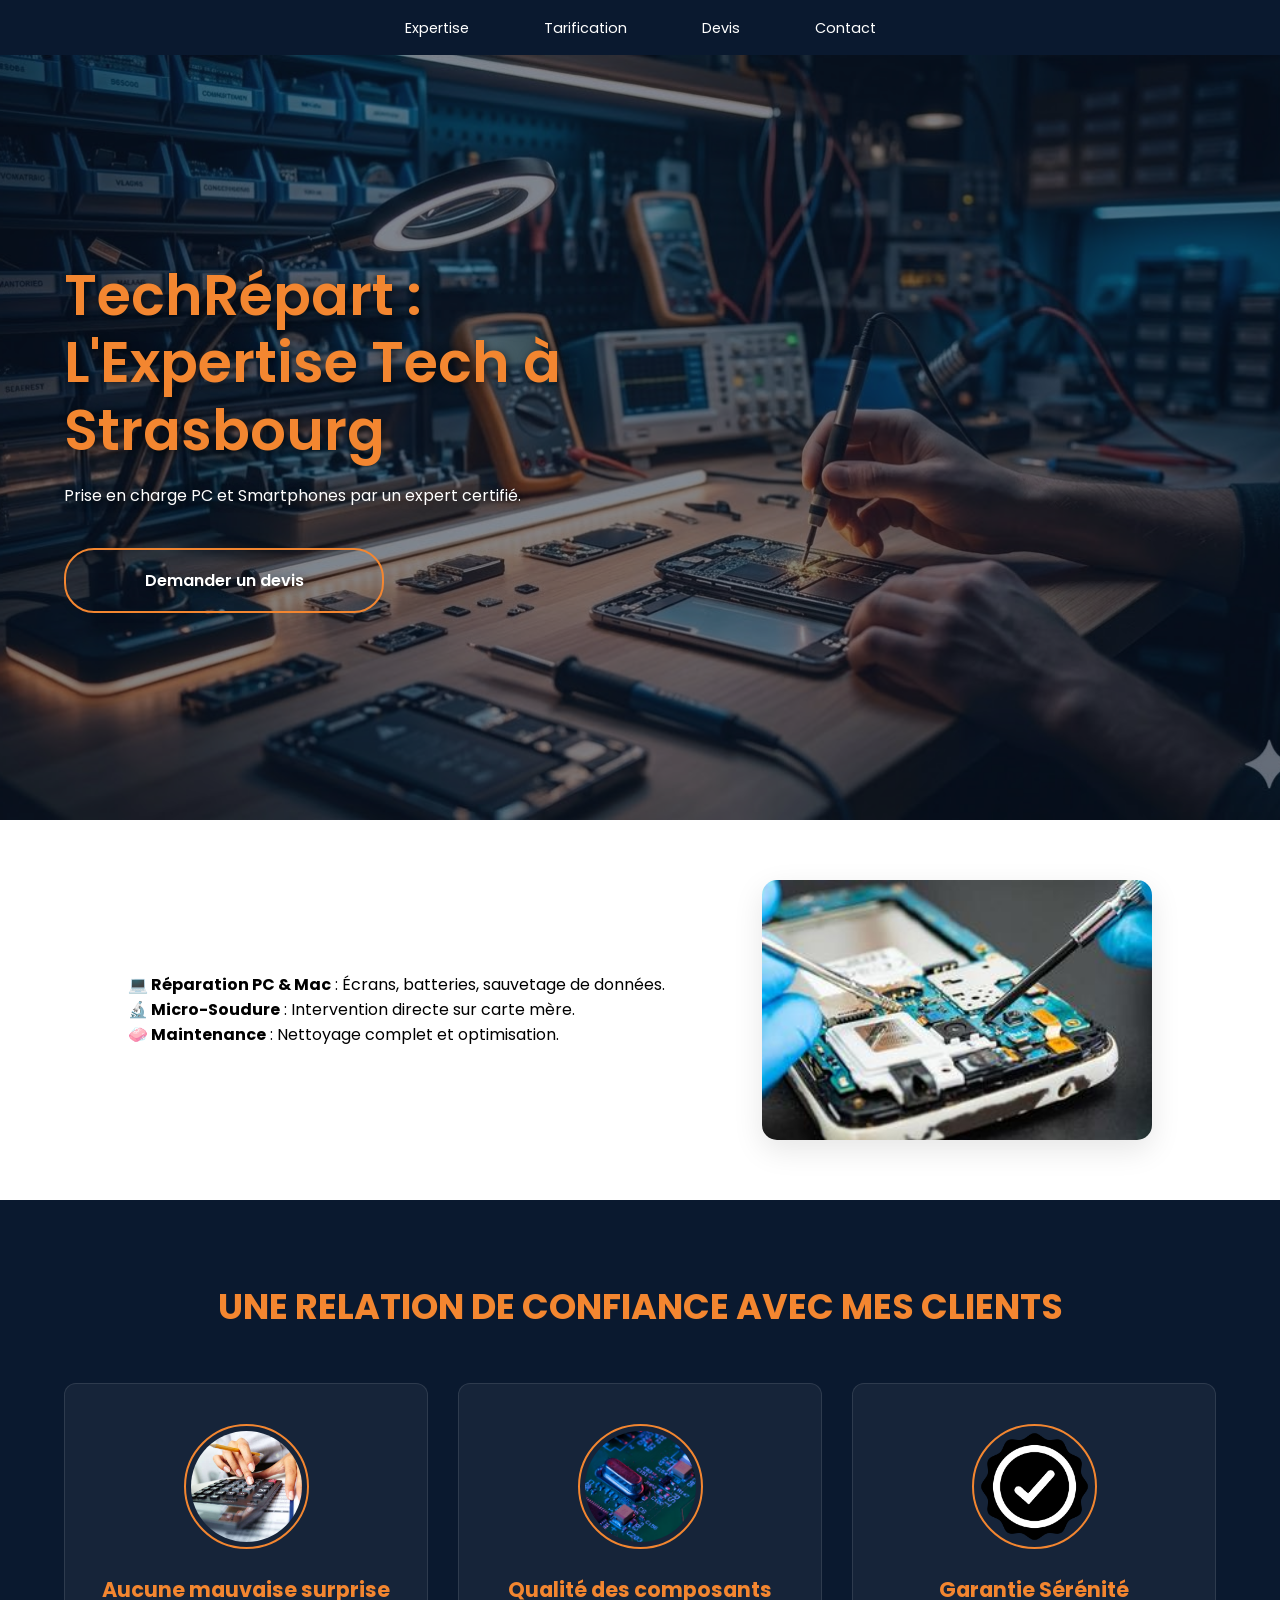
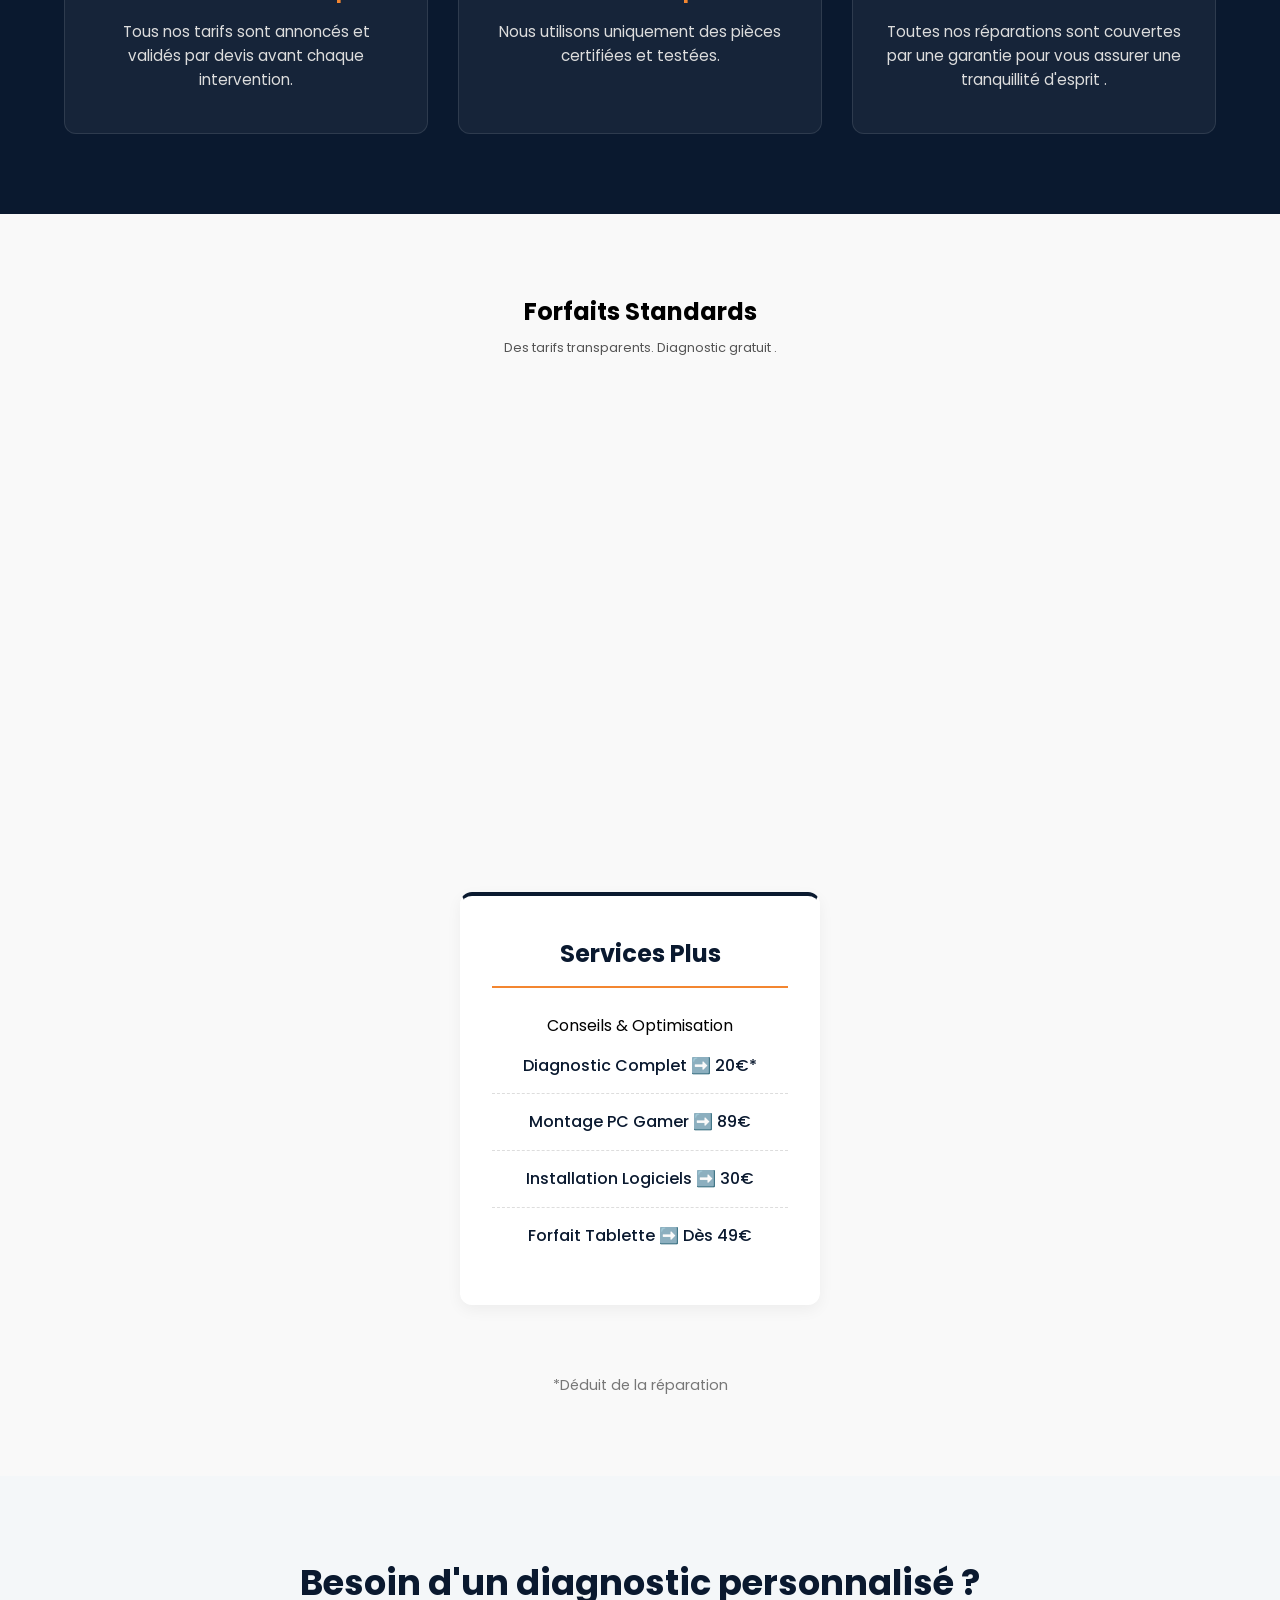
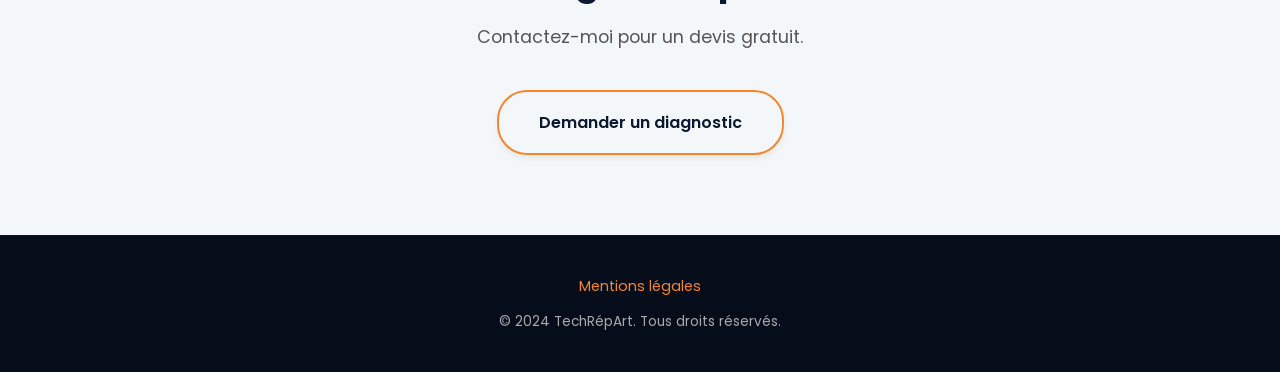
==== index.html @ 302f7014 "ajout formulaire devis et php" ====
<!DOCTYPE html>
<html lang="fr">

<head>
    <meta charset="UTF-8">
    <meta name="viewport" content="width=device-width, initial-scale=1.0">
    <title>Réparation informatique</title>
    <link rel="icon" type="image/png" sizes="32x32" href="./assets/favicon.png" alt="Icône de TechRépArt">
    <link rel="stylesheet" href="./assets/style.css">
</head>



<header>
    <!--------- Menu --------------------------->
    <section class="navbar">
        <div class="burger">
            <span></span>
            <span></span>
            <span></span>
        </div>

        <nav>
            <ul class="navliens">
                <li><a href="#expertise">Expertise</a></li>
                <li><a href="#tarif">Tarification</a></li>
                <li><a href="#devis">Devis</a></li>
                <li><a href="#contact">Contact</a></li>
            </ul>
        </nav>
    </section>

</header>

<body class="bodyindex">
    <!-- ------------- Hero ------------------>

    <section class="hero-banniere">
        <div class="hero-overlay">
            <h1>TechRépart :<br>L'Expertise Tech à Strasbourg</h1>
            <p>Prise en charge PC et Smartphones par un expert certifié.</p>
            <a href="#popup-contact" class="btn-hero">Demander un devis</a>
        </div>
        <img src="./assets/hero.png" alt="Image d'un atelier de réparation informatique avec un technicien travaillant">
    </section>


    <!-- ------------- Expertise ------------------- -->
    <section class="expertise" id="expertise">
        <div class="expertise-grille">
            <div class="expertise-container">
                <div class="expertise-text">
                    <div class="item"><strong>💻 Réparation PC & Mac</strong> : Écrans, batteries, sauvetage de données.
                    </div>
                    <div class="item"><strong>🔬 Micro-Soudure</strong> : Intervention directe sur carte mère.</div>
                    <div class="item"><strong>🧼 Maintenance</strong> : Nettoyage complet et optimisation.</div>
                </div>
            </div>
            <div class="expertise-image">
                <img src="./assets/reparation.jpg" alt="Téléphone en cours de réparation ">
            </div>

        </div>

    </section>

    <section class="pq">
        <h2 class="tpq">UNE RELATION DE CONFIANCE AVEC MES CLIENTS</h2>

        <ul class="listepq">
            <li>
                <div class="icon-box">
                    <img src="./assets/tarification.jpg" alt="Calculatrice" class="pq-img">
                </div>
                <strong>Aucune mauvaise surprise</strong>
                <p>Tous nos tarifs sont annoncés et validés par devis avant chaque intervention.</p>
            </li>
            <li>
                <div class="icon-box">
                    <img src="./assets/comp.jpeg" alt="Composant electronique" class="pq-img">
                </div>
                <strong>Qualité des composants</strong>
                <p>Nous utilisons uniquement des pièces certifiées et testées.</p>
            </li>
            <li>
                <div class="icon-box">
                    <img src="./assets/garantie.png" alt=" Logo de garantie" class="pq-img">
                </div>
                <strong>Garantie Sérénité</strong>
                <p>Toutes nos réparations sont couvertes par une garantie pour vous assurer une tranquillité d'esprit
                    .</p>
            </li>
        </ul>
    </section>


    <!-- ----------------- TARIFS----------------------------- -->
    <section class="tarif" id="tarif">
        <h2 class="titretarif"> Forfaits Standards</h2>
        <p class="soustitretarif">Des tarifs transparents. Diagnostic gratuit .</p>



        <!-- ----------------- Smartphone ----------------------------- -->

        <section class="grilletarif">
            <div class="carteprix">
                <div class="titrecarte">
                    <h3>Smartphone</h3>
                </div>
                <ul class="listeprix">
                    <li>Remplacement Écran ➡️Dès 59€</li>
                    <li>Changement de Batterie ➡️ 39€</li>
                    <li>Connecteur de charge ➡️ 45€</li>
                    <li>Récupération de données ➡️ Sur Devis</li>
                </ul>

            </div>
            <!-- ------------------- PC --------------- -->

            <div class="carteprix">
                <div class="titrecarte">
                    <h3>PC & Mac</h3>
                </div>
                <ul class="listeprix">
                    <li>Réinstallation Système ➡️ 69€</li>
                    <li>Nettoyage & Pâte thermique ➡️ 49€</li>
                    <li>Remplacement Clavier Dès ➡️ 79€</li>
                    <li>Récupération de données ➡️ Sur Devis</li>
                </ul>

            </div>
            <!-- ------------------- Autre --------------- -->

            <div class="carteprix">
                <div class="titrecarte">
                    <h3>Services Plus</h3>
                    <p>Conseils & Optimisation</p>
                </div>
                <ul class="listeprix">
                    <li>Diagnostic Complet ➡️ 20€*</li>
                    <li>Montage PC Gamer ➡️ 89€</li>
                    <li>Installation Logiciels ➡️ 30€</li>
                    <li>Forfait Tablette ➡️ Dès 49€</li>
                </ul>

            </div>
            <p class="note">*Déduit de la réparation</p>





        </section>

    </section>
    <section class="devis" id="devis">
        <h2 class="titredevis">Besoin d'un diagnostic personnalisé ?</h2>
        <p class="soustitredevis">Contactez-moi pour un devis gratuit.</p>
        <a href="#popup-contact" class="btn-devis">Demander un diagnostic</a>
    </section>

    <!-----------------  FORMULAIRE DE Contact ----------------------------- -->
    <div id="popup-contact" class="fenetre-popup">
        <div class="contenu-popup">
            <span class="fermer-popup">&times;</span>

            <h2 class="titre-contact">Demander un diagnostic</h2>
            <p class="texte-contact">Réponse rapide et devis gratuit.</p>

            <form action="traitement.php" method="POST" class="formulaire-contact">
                <input type="text" name="nom" placeholder="Votre nom" required>
                <input type="email" name="email" placeholder="Votre e-mail" required>
                <textarea name="message" rows="4" placeholder="Détails du problème..." required></textarea>
                <button type="submit" class="bouton-envoi">Envoyer </button>
            </form>
        </div>
    </div>


</body>
<footer id="contact">
    <a href="mentions.html" class="btnmention">Mentions légales</a>
    <p>&copy; 2024 TechRépArt. Tous droits réservés.</p>
</footer>

</html>

<script>

    // =========== Animation d'apparition au scroll ========== //
    document.addEventListener("DOMContentLoaded", function () {
        // On crée l'observateur
        const observer = new IntersectionObserver((entries) => {
            entries.forEach(entry => {
                // Si l'élément devient visible à l'écran
                if (entry.isIntersecting) {
                    entry.target.classList.add('visible'); // On lui ajoute la classe "visible"
                    observer.unobserve(entry.target); // On arrête de l'observer (l'animation ne se joue qu'une fois)
                }
            });
        }, {
            threshold: 0.2 // Se déclenche quand 20% de la carte est visible
        });

        // On dit à l'observateur de surveiller toutes nos cartes
        const elementsAObserver = document.querySelectorAll('.carteprix, .listepq li');
        elementsAObserver.forEach((el) => observer.observe(el));
    });

    // =========== Menu Burger ========== //

    const burger = document.querySelector('.burger');
    const nav = document.querySelector('.navliens');
    const navLinks = document.querySelectorAll('.navliens li');

    burger.addEventListener('click', () => {
        // Affiche ou cache le menu
        nav.classList.toggle('nav-active');
        // Anime le burger en croix
        burger.classList.toggle('toggle');
    });

    // Ferme le menu quand on clique sur un lien 
    navLinks.forEach(link => {
        link.addEventListener('click', () => {
            nav.classList.remove('nav-active');
            burger.classList.remove('toggle');
        });
    });


    /// =========== Fenêtre de contact (Pop-up) ========== //

    const boutonHero = document.querySelector(".btn-hero");
    const boutonDevis = document.querySelector(".btn-devis");
    const popup = document.getElementById("popup-contact");
    const boutonFermer = document.querySelector(".fermer-popup");

    // Fonction unique pour ouvrir la popup
    const ouvrirLaFenetre = function (e) {
        e.preventDefault();
        popup.style.display = "block";
        document.body.style.overflow = "hidden"; // Empêche le scroll du site en fond
    };

    // Ouverture via bouton 
    if (boutonHero) {
        boutonHero.onclick = ouvrirLaFenetre;
    }

    if (boutonDevis) {
        boutonDevis.onclick = ouvrirLaFenetre;
    }

    // Fermeture au clic sur la croix
    if (boutonFermer) {
        boutonFermer.onclick = function () {
            popup.style.display = "none";
            document.body.style.overflow = "auto"; // Réactive le scroll
        }
    }

    // Fermeture si on clique n'importe où en dehors de la boîte blanche
    window.onclick = function (event) {
        if (event.target == popup) {
            popup.style.display = "none";
            document.body.style.overflow = "auto";
        }
    }

</script>
---- assets/style.css ----
@import url('https://fonts.googleapis.com/css2?family=Poppins:wght@300;400;600&display=swap');

@keyframes fadeUp {
    from {
        opacity: 0;
        transform: translateY(40px);
    }

    to {
        opacity: 1;
        transform: translateY(0);
    }
}

@keyframes apparitionDouce {
    0% {
        opacity: 0;
        transform: translateY(40px);
    }

    100% {
        opacity: 1;
        transform: translateY(0);
    }
}

.carteprix.visible,
.listepq li.visible {
    animation: apparitionDouce 0.8s ease-out forwards;
}

* {
    margin: 0;
    padding: 0;
    box-sizing: border-box;
    font-family: 'Poppins', sans-serif;
}

.bodyindex {
    display: flex;
    flex-direction: column;
    min-height: 100vh;
}


/* ========== navbar ============ */


/* --- Menu --- */
.navbar {
    background-color: #0a192f;
    display: flex;
    justify-content: center;
    align-items: center;
    padding: 15px 5%;
    position: sticky;
    top: 0;
    z-index: 1000;
}

.burger {
    display: none;
    cursor: pointer;
    flex-direction: column;
    gap: 5px;
}

.burger span {
    width: 25px;
    height: 3px;
    background-color: white;
    transition: all 0.3s ease;
}

.navbar ul {
    display: flex;
    list-style: none;
    gap: 75px;
}

.navbar ul li a {
    text-decoration: none;
    color: white;
    font-size: 0.9rem;
    transition: color 0.3s;
}

.navbar ul li a:hover {
    color: #f38630;
}

/* --- RESPONSIVE MOBILE MENU BURGER --- */
@media (max-width: 768px) {
    .navbar {
        justify-content: flex-end;

    }

    .burger {
        display: flex;
        z-index: 1001;
    }

    .navbar nav {
        width: 100%;
    }

    .navbar ul {
        position: absolute;
        top: 100%;
        left: 0;
        width: 100%;
        background-color: #0a192f;
        flex-direction: column;
        align-items: center;
        padding: 20px 0;
        gap: 30px;
        display: none;
        /* Caché par défaut */
        border-top: 1px solid rgba(255, 255, 255, 0.1);
        box-shadow: 0 10px 20px rgba(0, 0, 0, 0.2);
    }


    .navbar ul.nav-active {
        display: flex;
    }

    /* Animation  croix burger */
    .burger.toggle span:nth-child(1) {
        transform: rotate(-45deg) translate(-5px, 6px);
    }

    .burger.toggle span:nth-child(2) {
        opacity: 0;
    }

    .burger.toggle span:nth-child(3) {
        transform: rotate(45deg) translate(-5px, -6px);
    }
}

/* ========== HERO ============ */

.hero-banniere {
    position: relative;
    width: 100%;
    min-height: 85vh;
    overflow: hidden;
    background: #0a192f;
    display: flex;
    align-items: center;
    padding: 60px 5%;

}

.hero-banniere img {
    position: absolute;
    top: 0;
    left: 0;
    width: 100%;
    height: 100%;
    object-fit: cover;
    z-index: 1;
}

.hero-banniere::after {
    content: '';
    position: absolute;
    top: 0;
    left: 0;
    width: 100%;
    height: 100%;
    background: rgba(10, 25, 47, 0.5);
    z-index: 2;
}

.hero-overlay {
    position: relative;
    z-index: 3;
    color: white;
    max-width: 700px;
    text-shadow: 2px 2px 10px rgba(0, 0, 0, 0.6);
}

.hero-overlay h1 {
    font-size: 3.5rem;
    color: #f38630;
    line-height: 1.2;
    margin-bottom: 20px;
    font-weight: 600;
}

.hero-overlay p {
    font-size: 1.2rem;
    color: white;
    margin-bottom: 30px;
    line-height: 1.5;
}

.btn-hero {
    display: inline-flex;
    align-items: center;
    background-color: transparent;
    color: white;
    padding: 18px 40px;
    text-decoration: none;
    font-weight: 600;
    border-radius: 30px;
    border: 2px solid #f38630;
    transition: all 0.3s cubic-bezier(0.25, 0.8, 0.25, 1);
    box-shadow: 0 4px 6px rgba(0, 0, 0, 0.1);
}

.btn-hero:hover {
    background-color: #f38630;
    color: #0a192f;
    transform: translateY(-3px);
    box-shadow: 0 10px 20px rgba(243, 134, 48, 0.3);
    letter-spacing: 0.5px;
}

.btn-hero:active {
    transform: translateY(-1px);
    box-shadow: 0 5px 10px rgba(0, 0, 0, 0.2);
}

/* ========== Expertise============ */

.expertise {
    padding: 60px 10%;
    background-color: #ffffff;
}

.expertise-grille {
    display: flex;
    align-items: center;
    justify-content: space-between;
    gap: 50px;
}

.expertise-container {
    flex: 1.5;
}

.expertise-image {
    flex: 1;
    display: flex;
    justify-content: center;
}

.expertise-image img {
    width: 100%;
    max-width: 450px;
    border-radius: 15px;
    box-shadow: 0 10px 30px rgba(0, 0, 0, 0.1);
}

/* ========== Pourquoi ============ */

.pq {
    background-color: #0a192f;
    color: white;
    padding: 80px 5%;
    display: flex;
    flex-direction: column;
    align-items: center;
    text-align: center;
}

.tpq {
    color: #f38630;
    font-size: 2.2rem;
    margin-bottom: 50px;
}

.listepq {
    display: flex;
    flex-wrap: wrap;
    justify-content: center;
    gap: 30px;
    list-style: none;
    width: 100%;
    max-width: 1200px;
    padding: 0;

}

.listepq li {
    background: rgba(255, 255, 255, 0.05);
    border: 1px solid rgba(255, 255, 255, 0.1);
    border-radius: 12px;
    padding: 40px 30px;
    flex: 1;
    min-width: 280px;
    display: flex;
    flex-direction: column;
    align-items: center;
    text-align: center;
    opacity: 0;
    transition: transform 0.4s ease, border-color 0.4s ease, background 0.4s ease;
}

.listepq li:nth-child(1) {
    animation-delay: 0.2s;
}

.listepq li:nth-child(2) {
    animation-delay: 0.4s;
}

.listepq li:nth-child(3) {
    animation-delay: 0.6s;
}

.listepq li:hover {
    transform: translateY(-10px) !important;
    background: rgba(255, 255, 255, 0.08);
    border-color: #f38630;
}

.icon-box {
    margin-bottom: 25px;
    display: flex;
    justify-content: center;
}

/* ========== Pourquoi img ============ */

.pq-img {
    width: 125px;
    height: 125px;
    object-fit: cover;
    border-radius: 50%;
    border: 2px solid #f38630;
    padding: 5px;
    transition: transform 0.4s cubic-bezier(0.25, 0.8, 0.25, 1), box-shadow 0.4s ease;
}

.listepq li:hover .pq-img {
    transform: scale(1.1) rotate(5deg);
    box-shadow: 0 5px 15px rgba(243, 134, 48, 0.3);
}

.listepq li strong {
    color: #f38630;
    font-size: 1.3rem;
    margin-bottom: 15px;
}

.listepq li p {
    color: #ddd;
    font-size: 0.95rem;
    line-height: 1.6;
    margin: 0;
}

/* ========== tarif ============ */

.tarif {
    background-color: #f9f9f9;
    padding: 80px 5%;
    text-align: center;
}

.soustitretarif {
    color: #555;
    font-size: 0.8rem;
    margin-top: 10px;
    max-width: 600px;
    margin-left: auto;
    margin-right: auto;
}

.grilletarif {
    display: flex;
    flex-wrap: wrap;
    justify-content: center;
    gap: 40px;
    margin-top: 30px;
}

.carteprix {
    background: #ffffff;
    width: 100%;
    max-width: 360px;
    padding: 40px 30px;
    border-radius: 12px;
    box-shadow: 0 5px 15px rgba(0, 0, 0, 0.05);
    border: 2px solid transparent;
    border-top: 4px solid #0a192f;
    display: flex;
    flex-direction: column;
    opacity: 0;
    transition: transform 0.8s cubic-bezier(0.25, 0.8, 0.25, 1),
        box-shadow 0.8s ease,
        border-color 0.8s ease;
}

.carteprix:hover {
    transform: translateY(-10px) scale(1.02) !important;
    box-shadow:
        0 20px 40px rgba(10, 25, 47, 0.08),
        0 8px 20px rgba(243, 134, 48, 0.15);
    border-color: #f38630;
}

.titrecarte h3 {
    text-align: center;
    color: #0a192f;
    font-size: 1.5rem;
    margin-bottom: 25px;
    padding-bottom: 15px;
    border-bottom: 2px solid #f38630;
}

.listeprix {
    list-style: none;
    padding: 0;
    margin: 0;
}

.listeprix li {
    padding: 15px 10px;
    border-bottom: 1px dashed #ddd;
    color: #0a192f;
    font-size: 1rem;
    font-weight: 500;
    text-align: center;
    line-height: 1.6;
}

.listeprix li:last-child {
    border-bottom: none;
}

.note {
    width: 100%;
    text-align: center;
    margin-top: 30px;
    font-size: 0.9rem;
    color: #777;
}


/* ========== DEVIS ============ */

.section-devis {
    background-color: #f4f7f9;
    padding: 80px 5%;
    display: flex;
    flex-direction: column;
    align-items: center;
    justify-content: center;
    text-align: center;
}

.devis,
.section-devis {
    display: flex;
    flex-direction: column;
    align-items: center;
    justify-content: center;
    text-align: center;
    padding: 80px 5%;
    width: 100%;
    background-color: #f4f7f9;
}

.titredevis {
    color: #0a192f;
    font-size: 2.2rem;
    margin-bottom: 15px;
    width: 100%;
}

.soustitredevis {
    color: #555;
    font-size: 1.1rem;
    margin-bottom: 40px;
    max-width: 600px;
    width: 100%;
}

.btn-devis {
    display: inline-flex;
    align-items: center;
    justify-content: center;
    background-color: transparent;
    color: #0a192f;
    padding: 18px 40px;
    text-decoration: none;
    font-weight: 600;
    border-radius: 30px;
    border: 2px solid #f38630;
    transition: all 0.3s cubic-bezier(0.25, 0.8, 0.25, 1);
    box-shadow: 0 4px 6px rgba(0, 0, 0, 0.05);
}

.btn-devis:hover {
    background-color: #f38630;
    color: #ffffff;
    transform: translateY(-3px);
    box-shadow: 0 10px 20px rgba(243, 134, 48, 0.3);
    letter-spacing: 0.5px;
}

.btn-devis:active {
    transform: translateY(-1px);
    box-shadow: 0 5px 10px rgba(0, 0, 0, 0.2);
}

/* =========================================
                    FORMULAIRE
   ========================================= */

/* Fond de la popup */
.fenetre-popup {
    display: none;
    position: fixed;
    inset: 0;
    background: rgba(10, 25, 47, 0.9);
    backdrop-filter: blur(8px);
    z-index: 2000;
}

/* Boîte centrale */

.contenu-popup {
    background: white;
    margin: 10vh auto;
    padding: 30px;
    border-radius: 15px;
    max-width: 450px;
    position: relative;
}

/*  formulaire */
.formulaire-contact {
    display: flex;
    flex-direction: column;
    gap: 15px;
    margin-top: 20px;
}

.formulaire-contact input,
.formulaire-contact textarea {
    padding: 12px;
    border: 1px solid #ddd;
    border-radius: 8px;
    width: 100%;
}

.bouton-envoi {
    background: #f38630;
    color: white;
    border: none;
    padding: 15px;
    border-radius: 25px;
    font-weight: 600;
    cursor: pointer;
}

/* ========== FOOTER============ */

footer {
    background-color: #050d1a;
    color: #aaa;
    text-align: center;
    padding: 40px 5%;
    display: flex;
    flex-direction: column;
    align-items: center;
    gap: 15px;
    border-top: 1px solid rgba(255, 255, 255, 0.05);
}

.btnmention {
    color: #f38630;
    text-decoration: none;
    font-size: 0.9rem;
    transition: color 0.3s ease;
}

.btnmention:hover {
    color: white;
    text-decoration: underline;
}

footer p {
    font-size: 0.85rem;
}



/* ========== Responsive ============ */

@media (max-width: 768px) {
    .navbar {
        flex-direction: column;
        gap: 20px;
    }

    .titrecarte {
        width: 100%;
        max-width: 350px;
    }
}

@media (max-width: 768px) {
    .hero-banniere {
        height: 100vh;
        justify-content: center;
        text-align: center;
    }

    .hero-overlay {
        display: flex;
        flex-direction: column;
        align-items: center;
    }

    .hero-overlay h1 {
        font-size: 2.5rem;
    }
}

.hero-overlay p {
    font-size: 1rem;
    margin-bottom: 40px;
}

.btn-hero {
    width: 90%;
    max-width: 320px;
    justify-content: center;
}

@media (max-width: 768px) {

    .devis,
    .section-devis {
        padding: 60px 5%;
        align-items: center !important;
        text-align: center !important;
    }

    .titredevis {
        font-size: 2rem;
    }

    .btn-devis {
        width: 100%;
        max-width: 300px;
        justify-content: center;
        padding: 15px 20px;
    }
}

@media (max-width: 768px) {
    .pq {
        padding: 60px 5%;
    }

    .tpq {
        font-size: 1.8rem;
    }

    .listepq li {
        padding: 30px 20px;
    }
}



/* ========== MENTIONS LEGALES ============ */

.bodymention {
    background-color: #3b4c5e;

    color: #000000;
    line-height: 1.6;
}

/* Titre principal */
.titremention {
    text-align: center;
    color: #0a192f;
    font-size: 2.5rem;
    margin: 50px 0;
    text-transform: uppercase;
    letter-spacing: 2px;
}

/* Design des blocs  */
.mentionhaut,
.coordoneesmention,
.editeur,
.propriete,
.rgpd,
.hebergement,
.developpement {
    background: #ffffff;
    max-width: 900px;
    margin: 0 auto 30px auto;
    padding: 40px;
    border-radius: 12px;
    box-shadow: 0 4px 15px rgba(0, 0, 0, 0.05);

    border-left: 5px solid #0a192f;

}

/* Titres de sections (H2 et H3) */


.titrementionh2,
.titrementionh3 {
    color: #f38630;

    margin-bottom: 20px;
    font-size: 1.4rem;
    display: flex;
    align-items: center;
}

/* Style de la liste */
.mentionul {
    list-style: none;
    padding-left: 0;
}

.mentionul li {
    margin-bottom: 10px;
    padding-left: 20px;
    position: relative;
}

.mentionul li::before {
    content: "•";
    color: #f38630;
    position: absolute;
    left: 0;
    font-weight: bold;
}

/* Footer de la page mentions */
.footermention {
    text-align: center;
    padding: 40px;
    background: #0a192f;
    color: white;
    margin-top: 50px;
}


.editeur,
.coordoneesmention {
    white-space: pre-line;

}
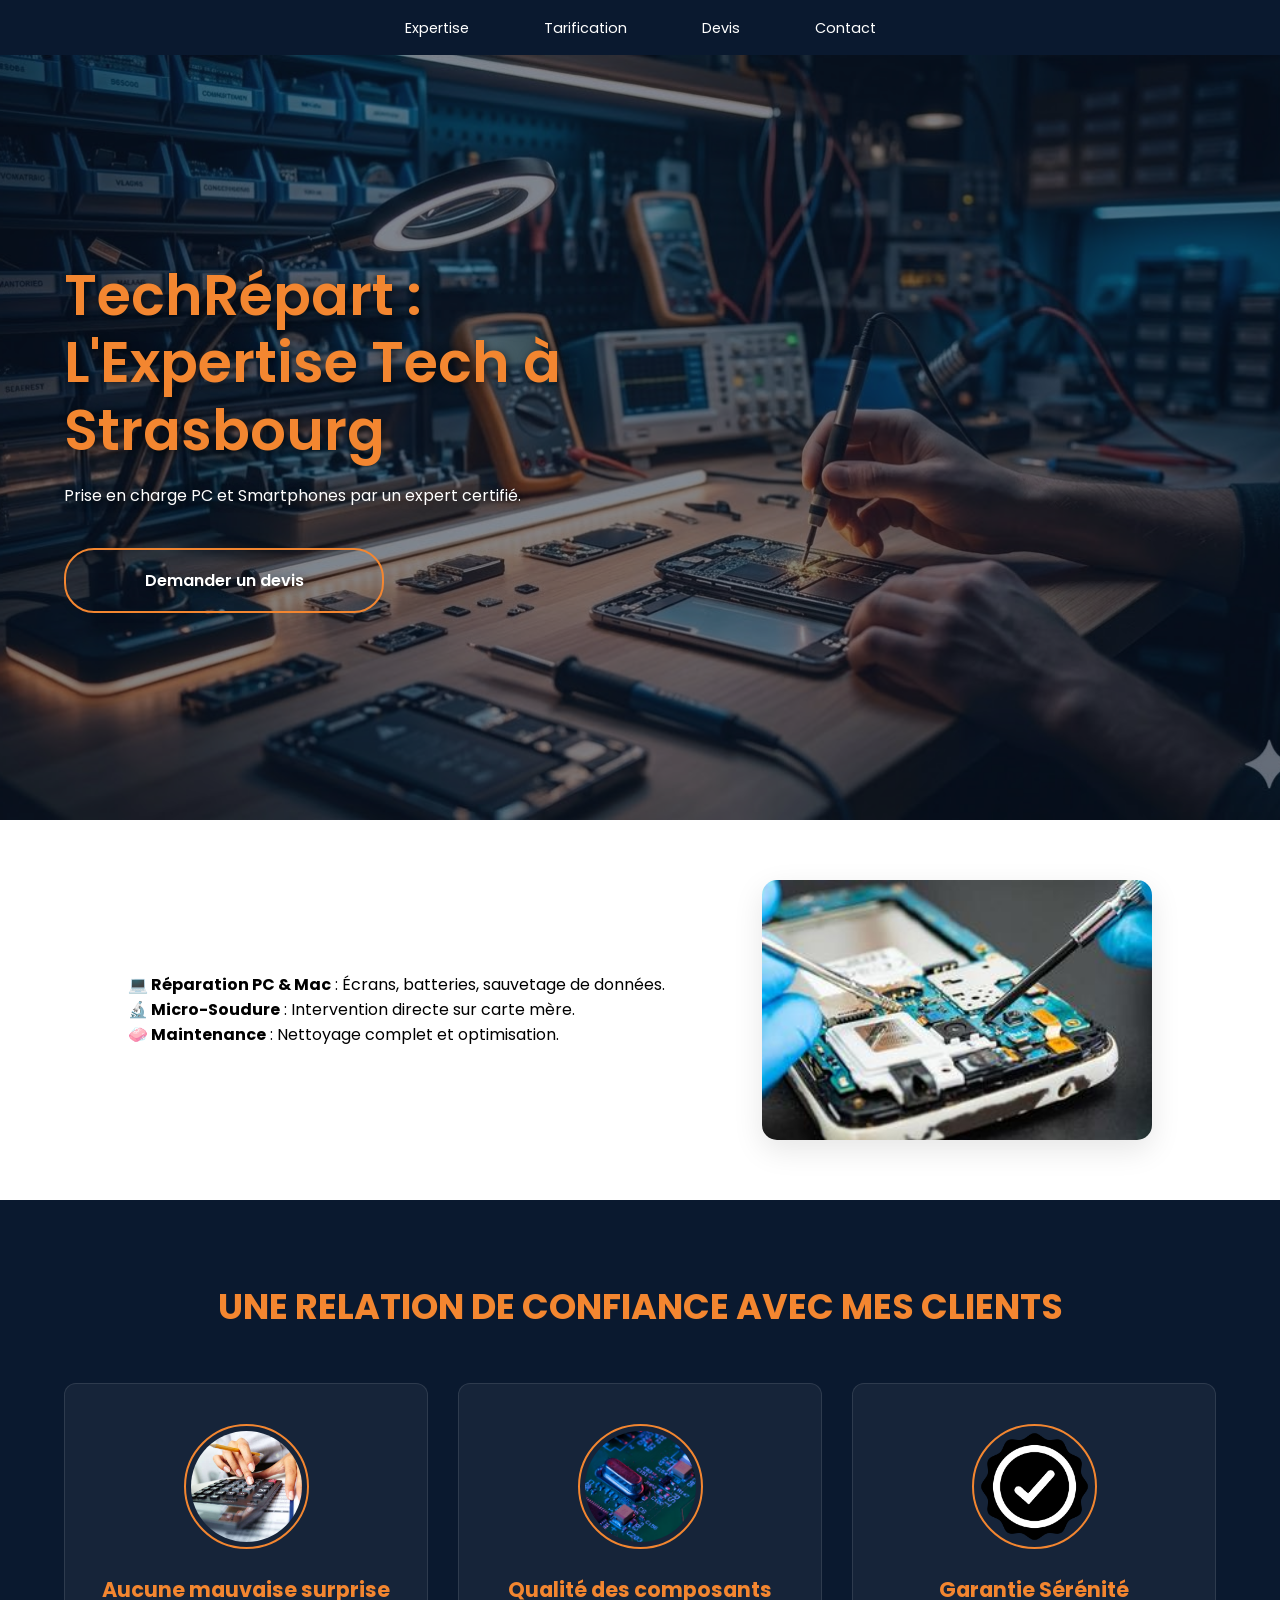
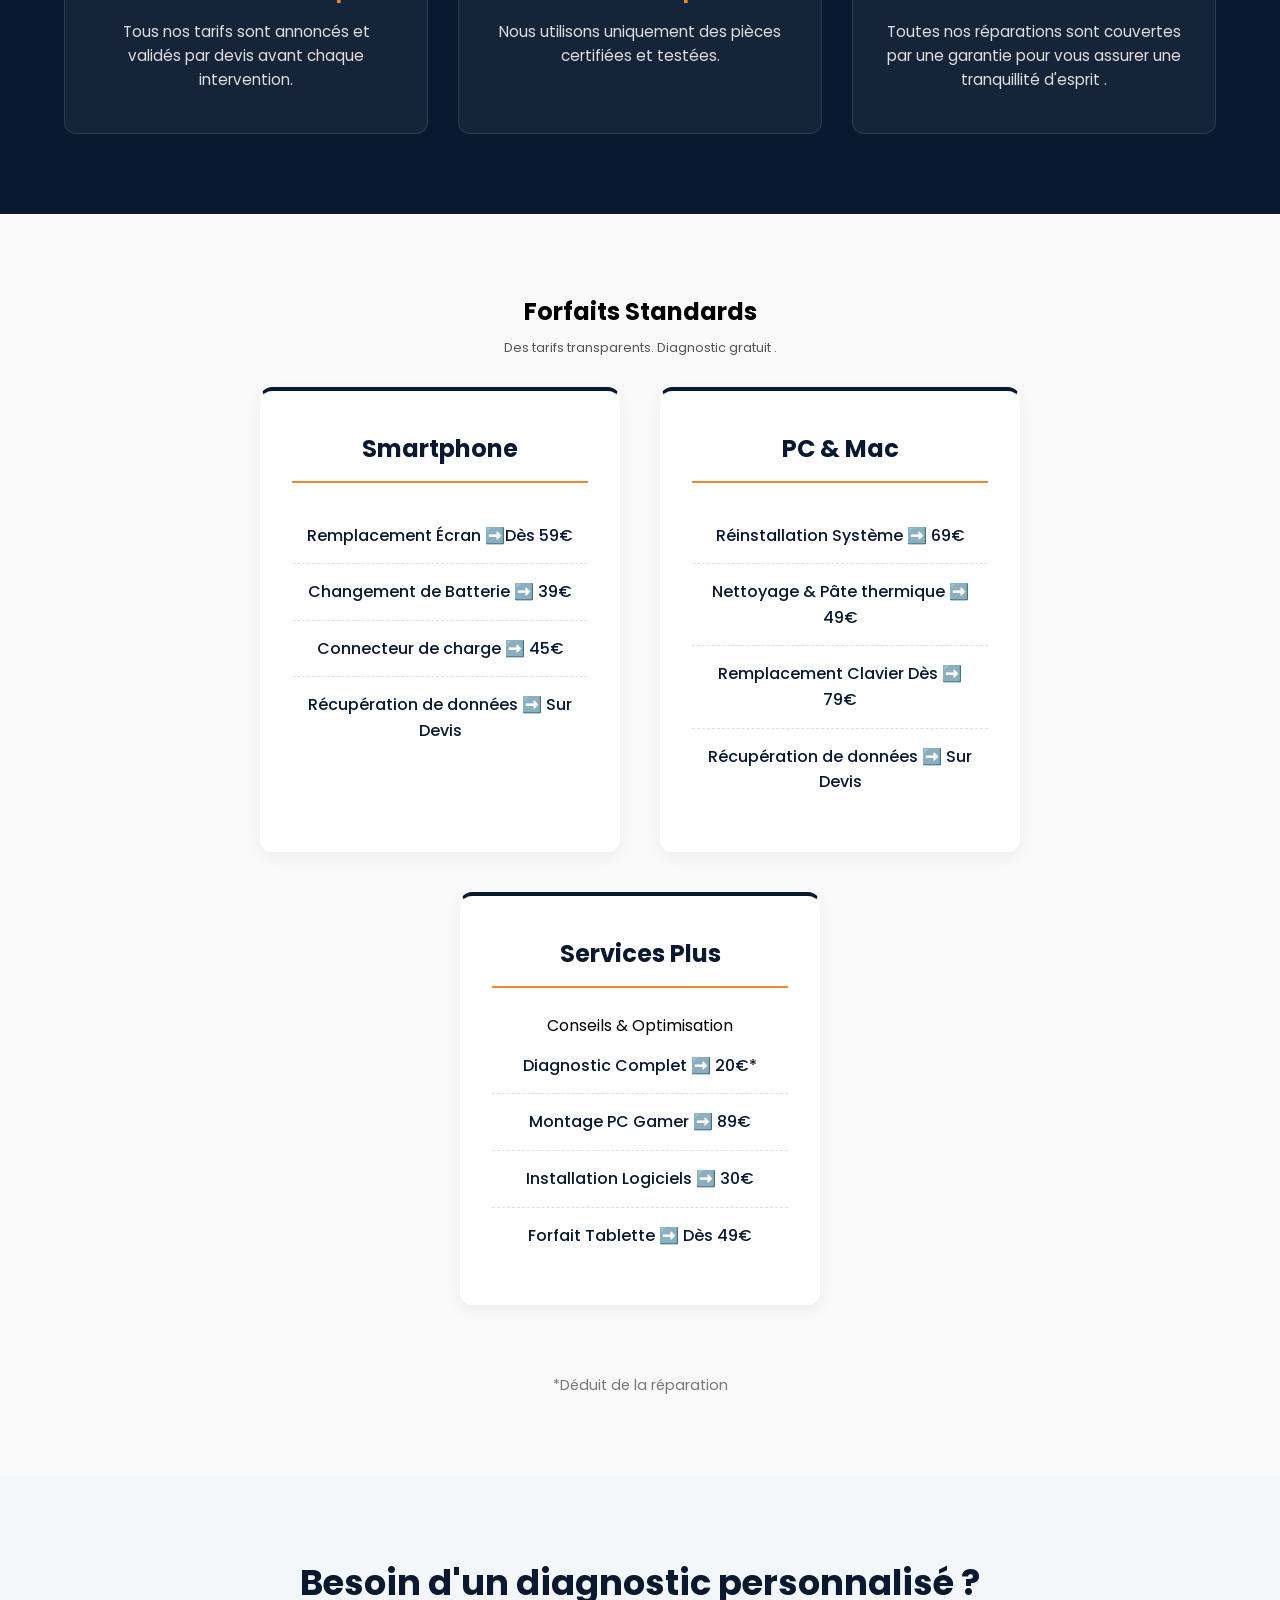
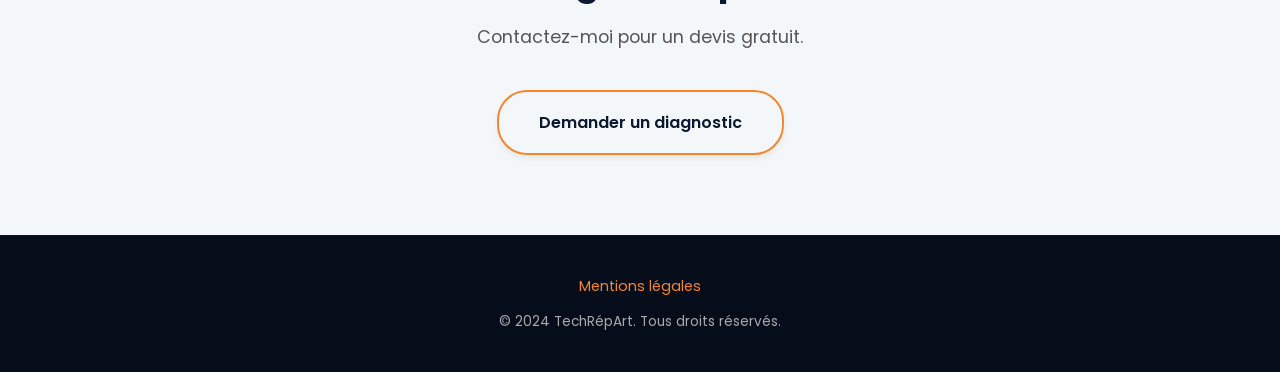
==== commit 59e6deed: "menu burger pour malvoyant + finalisation" ====
--- a/index.html
+++ b/index.html
@@ -14,11 +14,16 @@
 <header>
     <!--------- Menu --------------------------->
     <section class="navbar">
-        <div class="burger">
+        <div class="burger" aria-label="Menu de navigation" role="button" tabindex="0">
+            <!-- aria-label permet de communiquer avec un malvoyant -->
+            <!-- tabindex="0" rend le bouton accessible au clavier avec TAB -->
+
+            <!-- Trois lignes menu burger -->
             <span></span>
             <span></span>
             <span></span>
         </div>
+
 
         <nav>
             <ul class="navliens">
@@ -261,12 +266,26 @@
         }
     }
 
-    // Fermeture si on clique n'importe où en dehors de la boîte blanche
-    window.onclick = function (event) {
-        if (event.target == popup) {
+
+
+    // Gestion de la fermeture  (Popup + Burger)
+    document.addEventListener('click', (event) => {
+
+        // 1. FERMETURE POPUP
+        // Si on clique sur le fond de la popup
+        if (event.target === popup) {
             popup.style.display = "none";
             document.body.style.overflow = "auto";
         }
-    }
+
+        // 2. FERMETURE BURGER
+        // Si le menu est ouvert ET que le clic n'est ni sur le burger, ni dans le menu
+        if (nav.classList.contains('nav-active')) {
+            if (!nav.contains(event.target) && !burger.contains(event.target)) {
+                nav.classList.remove('nav-active');
+                burger.classList.remove('toggle');
+            }
+        }
+    });
 
 </script>
--- a/assets/style.css
+++ b/assets/style.css
@@ -90,55 +90,63 @@
 }
 
 /* --- RESPONSIVE MOBILE MENU BURGER --- */
+
 @media (max-width: 768px) {
     .navbar {
-        justify-content: flex-end;
-
+        position: fixed;
+        top: 0;
+        left: 0;
+        width: 100%;
+        height: 60px;
+        z-index: 1000;
     }
 
     .burger {
         display: flex;
+        align-items: center;
         z-index: 1001;
-    }
-
-    .navbar nav {
-        width: 100%;
+
     }
 
     .navbar ul {
-        position: absolute;
-        top: 100%;
-        left: 0;
-        width: 100%;
+        position: fixed;
+        top: 60px;
+        left: 50%;
+        transform: translateX(-50%);
+        width: 90%;
+        max-width: 400px;
         background-color: #0a192f;
         flex-direction: column;
         align-items: center;
-        padding: 20px 0;
-        gap: 30px;
+        padding: 30px 0;
+        gap: 20px;
+        border-radius: 3px;
+        border: 1px solid rgba(255, 255, 255, 0.1);
+        box-shadow: 0 15px 30px rgba(0, 0, 0, 0.4);
         display: none;
-        /* Caché par défaut */
-        border-top: 1px solid rgba(255, 255, 255, 0.1);
-        box-shadow: 0 10px 20px rgba(0, 0, 0, 0.2);
-    }
-
+        /* Toujours caché par défaut */
+        z-index: 1000;
+    }
 
     .navbar ul.nav-active {
         display: flex;
-    }
-
-    /* Animation  croix burger */
-    .burger.toggle span:nth-child(1) {
-        transform: rotate(-45deg) translate(-5px, 6px);
-    }
-
-    .burger.toggle span:nth-child(2) {
-        opacity: 0;
-    }
-
-    .burger.toggle span:nth-child(3) {
-        transform: rotate(45deg) translate(-5px, -6px);
-    }
-}
+        /* S'affiche au clic */
+    }
+}
+
+/* Animation croix burger  */
+.burger.toggle span:nth-child(1) {
+    transform: rotate(-45deg) translate(-5px, 6px);
+}
+
+.burger.toggle span:nth-child(2) {
+    opacity: 0;
+}
+
+.burger.toggle span:nth-child(3) {
+    transform: rotate(45deg) translate(-5px, -6px);
+}
+
 
 /* ========== HERO ============ */
 
@@ -595,17 +603,6 @@
 
 /* ========== Responsive ============ */
 
-@media (max-width: 768px) {
-    .navbar {
-        flex-direction: column;
-        gap: 20px;
-    }
-
-    .titrecarte {
-        width: 100%;
-        max-width: 350px;
-    }
-}
 
 @media (max-width: 768px) {
     .hero-banniere {
@@ -669,6 +666,23 @@
     .listepq li {
         padding: 30px 20px;
     }
+}
+
+/* --- Ajustement de la Popup --- */
+.contenu-popup {
+    width: 95%;
+    margin: 5vh auto;
+    padding: 20px;
+    max-height: 90vh;
+    /* Empêche la popup de dépasser de l'écran */
+    overflow-y: auto;
+    /* Permet de scroller à l'intérieur de la popup si le tel est petit */
+}
+
+.formulaire-contact input,
+.formulaire-contact textarea {
+    font-size: 16px;
+    /* Évite le zoom automatique forcé sur iPhone au clic sur un champ */
 }
 
 
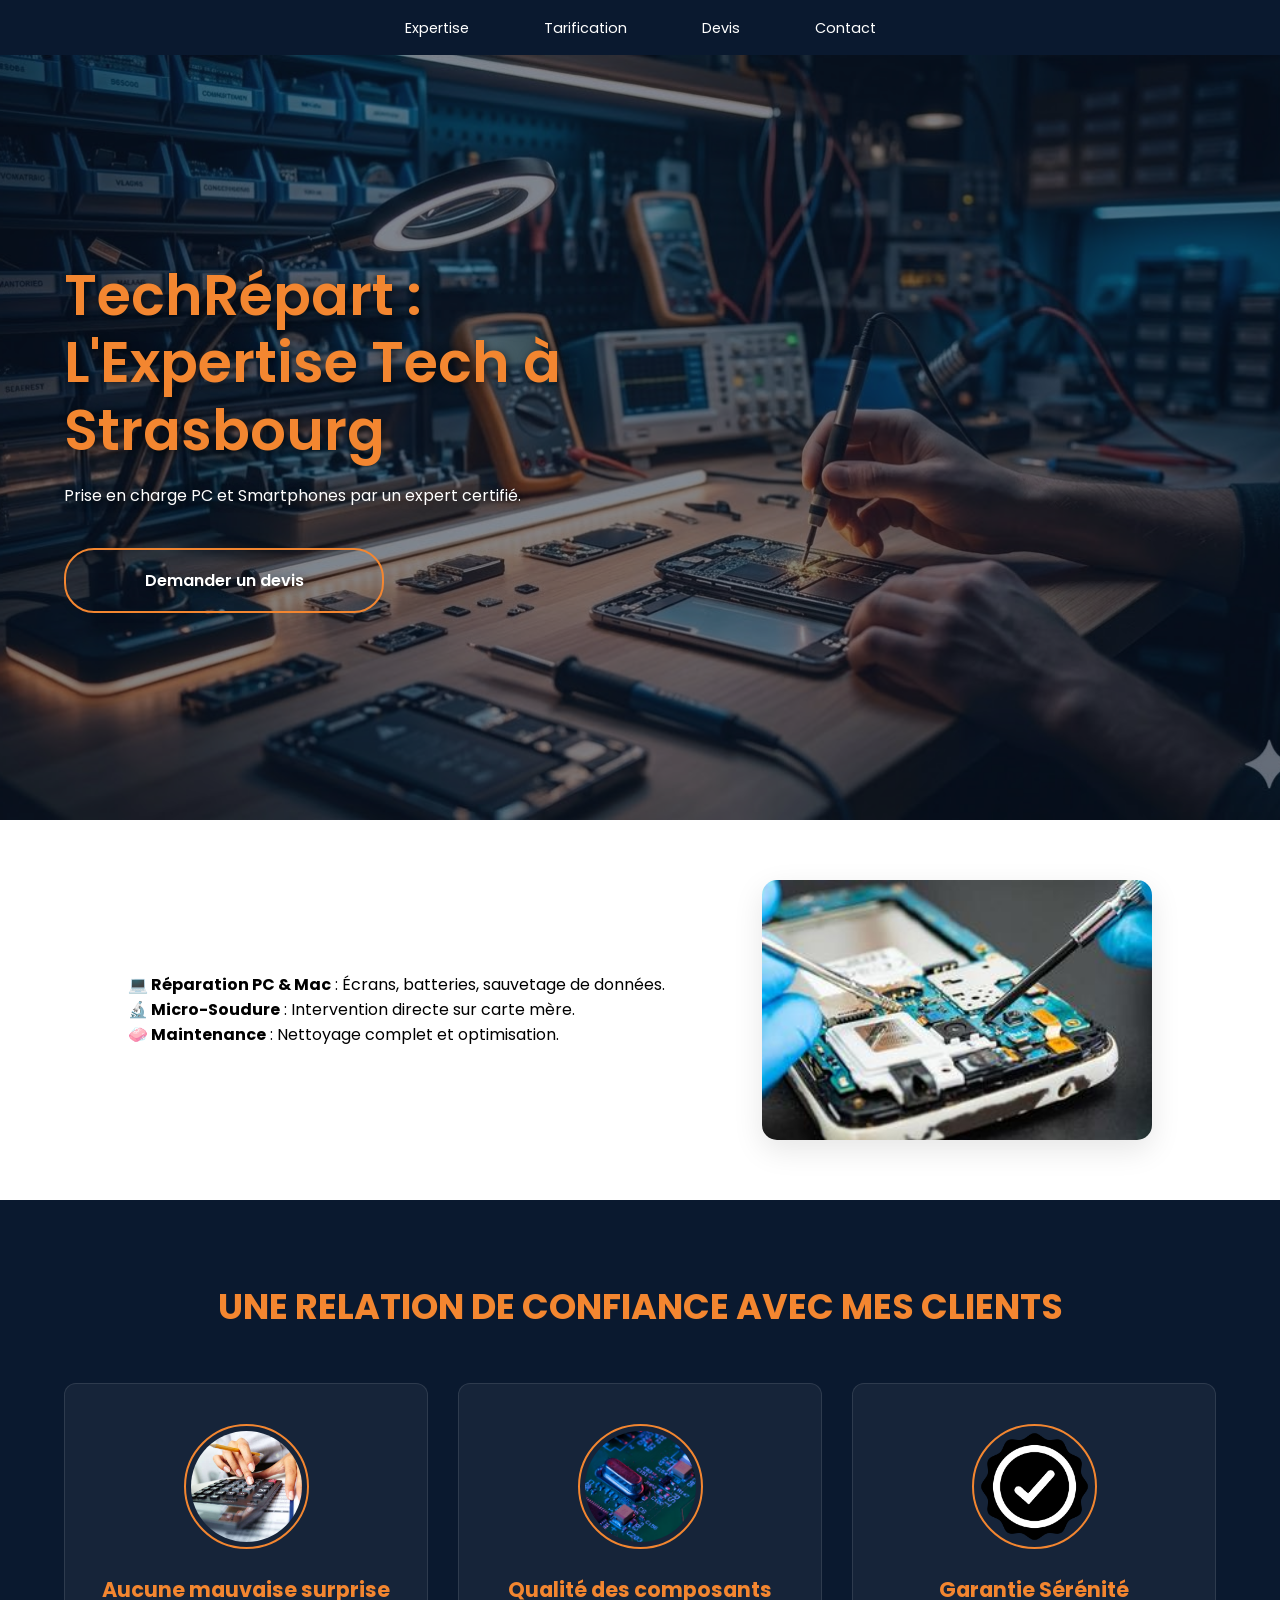
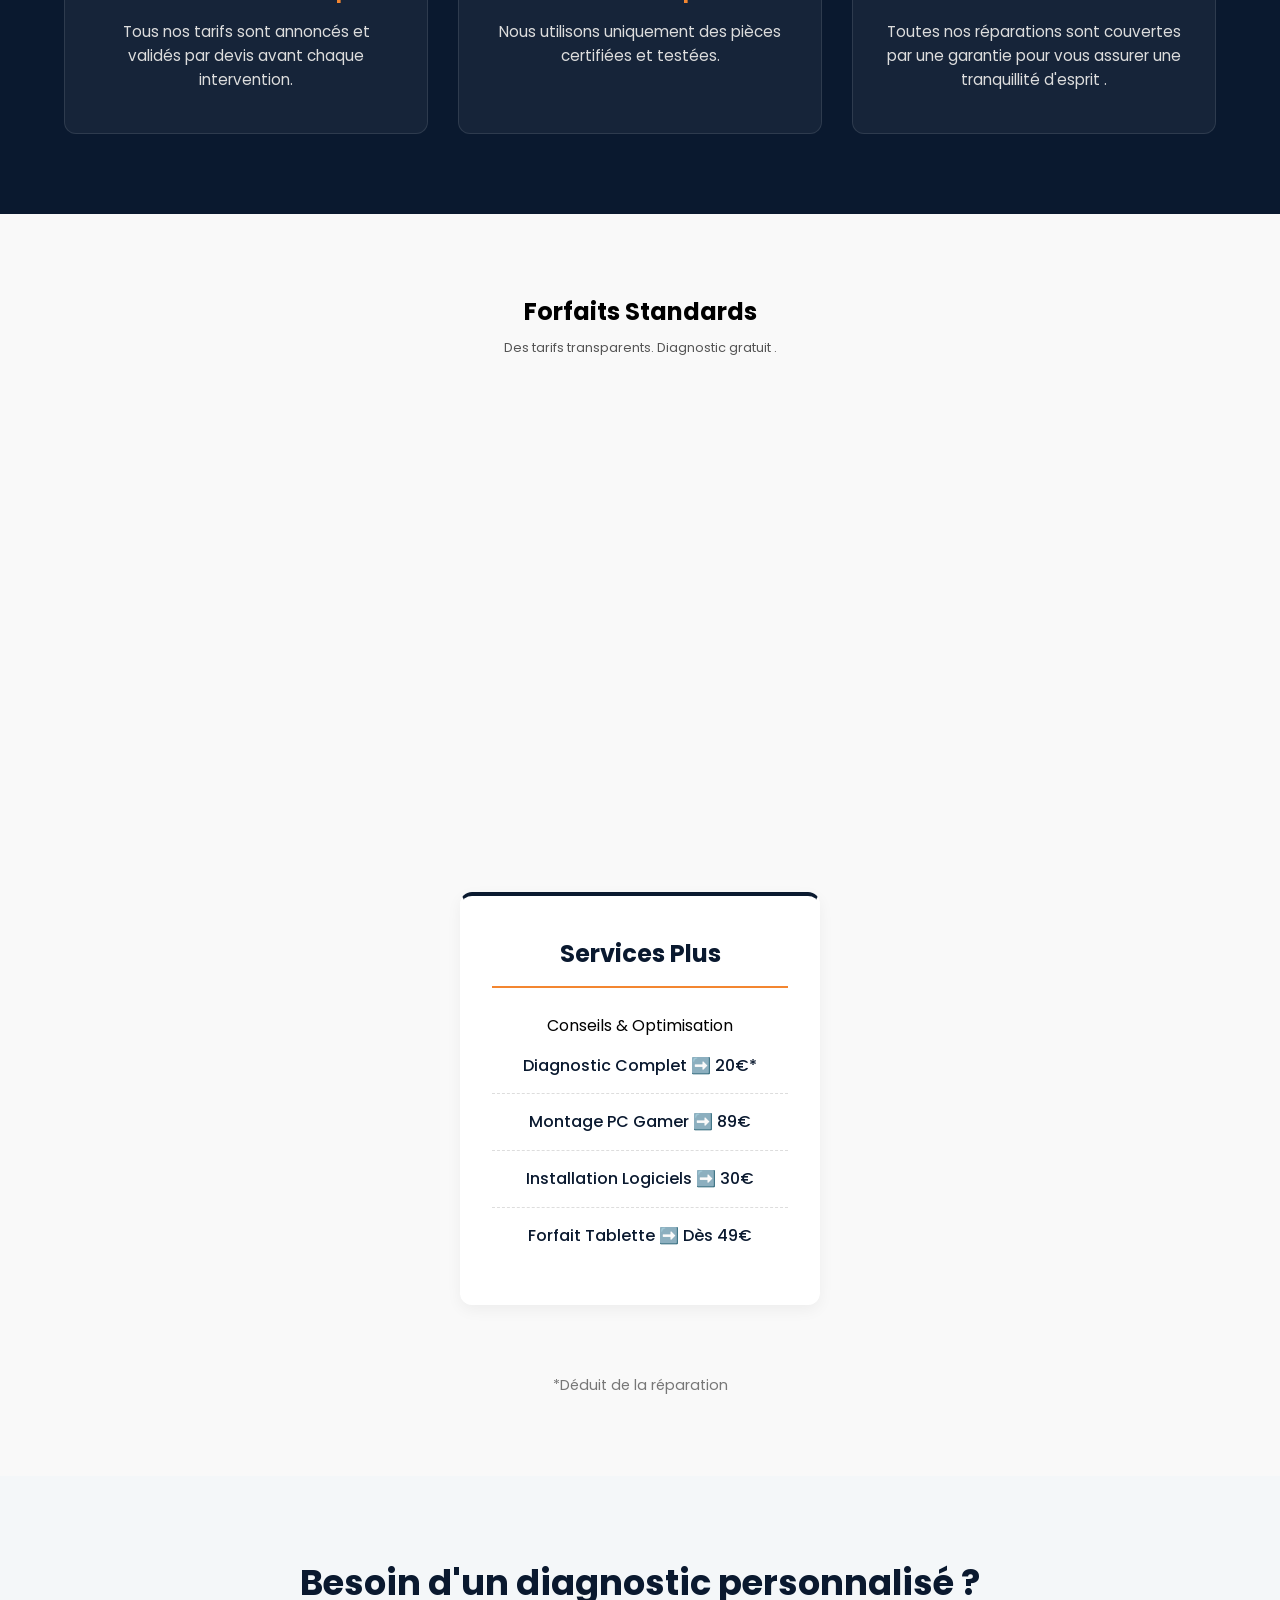
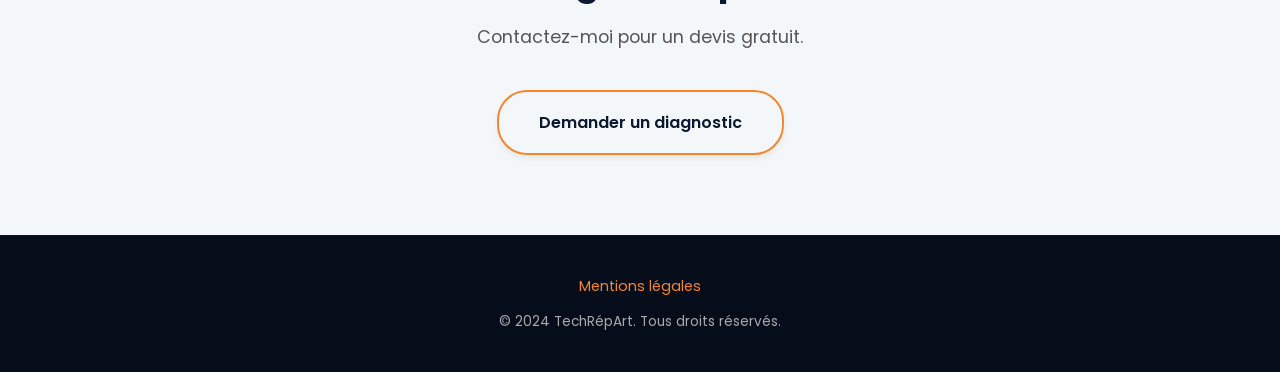
==== commit c59befed: "sécurité mail et téléphoen valide formulaire" ====
--- a/index.html
+++ b/index.html
@@ -174,10 +174,19 @@
             <p class="texte-contact">Réponse rapide et devis gratuit.</p>
 
             <form action="traitement.php" method="POST" class="formulaire-contact">
+                <div style="display:none;"><input type="text" name="anti_robot"></div>
+
                 <input type="text" name="nom" placeholder="Votre nom" required>
-                <input type="email" name="email" placeholder="Votre e-mail" required>
+
+                <input type="email" name="email" placeholder="Votre e-mail"
+                    pattern="^[\w\-]+(\.[\w\-]+)*@[\w\-]+(\.[\w\-]+)*\.[\w\-]{2,4}$"
+                    title="Veuillez entrer un email valide" required>
+
+                <input type="tel" name="telephone" placeholder="Téléphone (ex: 0601020304)" pattern="[0-9]{10}"
+                    title="ex : 06.35.XX.XX.XX (10 chiffres)" required>
+
                 <textarea name="message" rows="4" placeholder="Détails du problème..." required></textarea>
-                <button type="submit" class="bouton-envoi">Envoyer </button>
+                <button type="submit" class="bouton-envoi">Envoyer</button>
             </form>
         </div>
     </div>
@@ -191,101 +200,54 @@
 
 </html>
 
+
+
 <script>
 
-    // =========== Animation d'apparition au scroll ========== //
-    document.addEventListener("DOMContentLoaded", function () {
-        // On crée l'observateur
-        const observer = new IntersectionObserver((entries) => {
-            entries.forEach(entry => {
-                // Si l'élément devient visible à l'écran
-                if (entry.isIntersecting) {
-                    entry.target.classList.add('visible'); // On lui ajoute la classe "visible"
-                    observer.unobserve(entry.target); // On arrête de l'observer (l'animation ne se joue qu'une fois)
-                }
-            });
-        }, {
-            threshold: 0.2 // Se déclenche quand 20% de la carte est visible
+
+    // 1. Animation au scroll
+    const observer = new IntersectionObserver((entries) => {
+        entries.forEach(entry => {
+            if (entry.isIntersecting) {
+                entry.target.classList.add('visible');
+            }
         });
-
-        // On dit à l'observateur de surveiller toutes nos cartes
-        const elementsAObserver = document.querySelectorAll('.carteprix, .listepq li');
-        elementsAObserver.forEach((el) => observer.observe(el));
-    });
-
-    // =========== Menu Burger ========== //
-
+    }, { threshold: 0.1 });
+
+    document.querySelectorAll('.carteprix, .listepq li').forEach(el => observer.observe(el));
+
+    // 2. Menu Burger & Popup 
     const burger = document.querySelector('.burger');
     const nav = document.querySelector('.navliens');
-    const navLinks = document.querySelectorAll('.navliens li');
-
+    const popup = document.getElementById("popup-contact");
+    const boutonsPopup = document.querySelectorAll(".btn-hero, .btn-devis, .fermer-popup");
+
+    // Click Burger
     burger.addEventListener('click', () => {
-        // Affiche ou cache le menu
         nav.classList.toggle('nav-active');
-        // Anime le burger en croix
         burger.classList.toggle('toggle');
     });
 
-    // Ferme le menu quand on clique sur un lien 
-    navLinks.forEach(link => {
-        link.addEventListener('click', () => {
+    // Click Popup (Ouvrir/Fermer)
+    boutonsPopup.forEach(btn => {
+        btn.addEventListener('click', (e) => {
+            e.preventDefault();
+            const estOuvert = popup.classList.toggle('active');
+            document.body.style.overflow = estOuvert ? "hidden" : "auto";
+        });
+    });
+
+    // Fermeture globale (Clic extérieur)
+    window.addEventListener('click', (e) => {
+        // Fermer Popup si clic sur le fond
+        if (e.target === popup) {
+            popup.classList.remove('active');
+            document.body.style.overflow = "auto";
+        }
+        // Fermer Burger si clic ailleurs
+        if (!nav.contains(e.target) && !burger.contains(e.target) && nav.classList.contains('nav-active')) {
             nav.classList.remove('nav-active');
             burger.classList.remove('toggle');
-        });
-    });
-
-
-    /// =========== Fenêtre de contact (Pop-up) ========== //
-
-    const boutonHero = document.querySelector(".btn-hero");
-    const boutonDevis = document.querySelector(".btn-devis");
-    const popup = document.getElementById("popup-contact");
-    const boutonFermer = document.querySelector(".fermer-popup");
-
-    // Fonction unique pour ouvrir la popup
-    const ouvrirLaFenetre = function (e) {
-        e.preventDefault();
-        popup.style.display = "block";
-        document.body.style.overflow = "hidden"; // Empêche le scroll du site en fond
-    };
-
-    // Ouverture via bouton 
-    if (boutonHero) {
-        boutonHero.onclick = ouvrirLaFenetre;
-    }
-
-    if (boutonDevis) {
-        boutonDevis.onclick = ouvrirLaFenetre;
-    }
-
-    // Fermeture au clic sur la croix
-    if (boutonFermer) {
-        boutonFermer.onclick = function () {
-            popup.style.display = "none";
-            document.body.style.overflow = "auto"; // Réactive le scroll
-        }
-    }
-
-
-
-    // Gestion de la fermeture  (Popup + Burger)
-    document.addEventListener('click', (event) => {
-
-        // 1. FERMETURE POPUP
-        // Si on clique sur le fond de la popup
-        if (event.target === popup) {
-            popup.style.display = "none";
-            document.body.style.overflow = "auto";
-        }
-
-        // 2. FERMETURE BURGER
-        // Si le menu est ouvert ET que le clic n'est ni sur le burger, ni dans le menu
-        if (nav.classList.contains('nav-active')) {
-            if (!nav.contains(event.target) && !burger.contains(event.target)) {
-                nav.classList.remove('nav-active');
-                burger.classList.remove('toggle');
-            }
         }
     });
-
 </script>
--- a/assets/style.css
+++ b/assets/style.css
@@ -1,16 +1,5 @@
 @import url('https://fonts.googleapis.com/css2?family=Poppins:wght@300;400;600&display=swap');
 
-@keyframes fadeUp {
-    from {
-        opacity: 0;
-        transform: translateY(40px);
-    }
-
-    to {
-        opacity: 1;
-        transform: translateY(0);
-    }
-}
 
 @keyframes apparitionDouce {
     0% {
@@ -522,34 +511,42 @@
                     FORMULAIRE
    ========================================= */
 
-/* Fond de la popup */
+/* --- Animation de la Popup --- */
 .fenetre-popup {
-    display: none;
     position: fixed;
     inset: 0;
-    background: rgba(10, 25, 47, 0.9);
-    backdrop-filter: blur(8px);
+    background: rgba(10, 25, 47, 0.85);
+    backdrop-filter: blur(5px);
     z-index: 2000;
-}
-
-/* Boîte centrale */
+    display: flex !important;
+    /* Force le flex pour le centrage */
+    align-items: center;
+    justify-content: center;
+    opacity: 0;
+    pointer-events: none;
+    transition: opacity 0.3s ease;
+}
 
 .contenu-popup {
     background: white;
-    margin: 10vh auto;
     padding: 30px;
-    border-radius: 15px;
-    max-width: 450px;
-    position: relative;
-}
-
-/*  formulaire */
-.formulaire-contact {
-    display: flex;
-    flex-direction: column;
-    gap: 15px;
-    margin-top: 20px;
-}
+    border-radius: 20px;
+    width: 90%;
+    max-width: 400px;
+    transform: translateY(-20px) scale(0.9);
+    transition: transform 0.4s cubic-bezier(0.17, 0.84, 0.44, 1);
+}
+
+.fenetre-popup.active {
+    opacity: 1;
+    pointer-events: all;
+}
+
+.fenetre-popup.active .contenu-popup {
+    transform: translateY(0) scale(1);
+}
+
+
 
 .formulaire-contact input,
 .formulaire-contact textarea {
@@ -557,6 +554,17 @@
     border: 1px solid #ddd;
     border-radius: 8px;
     width: 100%;
+}
+
+/* Style quand le champ est invalide  */
+.formulaire-contact input:invalid:not(:placeholder-shown) {
+    border: 2px solid #ff4d4d;
+    background-color: #fff5f5;
+}
+
+/* Style quand le champ devient valide */
+.formulaire-contact input:valid:not(:placeholder-shown) {
+    border: 2px solid #2ecc71;
 }
 
 .bouton-envoi {
@@ -668,22 +676,7 @@
     }
 }
 
-/* --- Ajustement de la Popup --- */
-.contenu-popup {
-    width: 95%;
-    margin: 5vh auto;
-    padding: 20px;
-    max-height: 90vh;
-    /* Empêche la popup de dépasser de l'écran */
-    overflow-y: auto;
-    /* Permet de scroller à l'intérieur de la popup si le tel est petit */
-}
-
-.formulaire-contact input,
-.formulaire-contact textarea {
-    font-size: 16px;
-    /* Évite le zoom automatique forcé sur iPhone au clic sur un champ */
-}
+
 
 
 
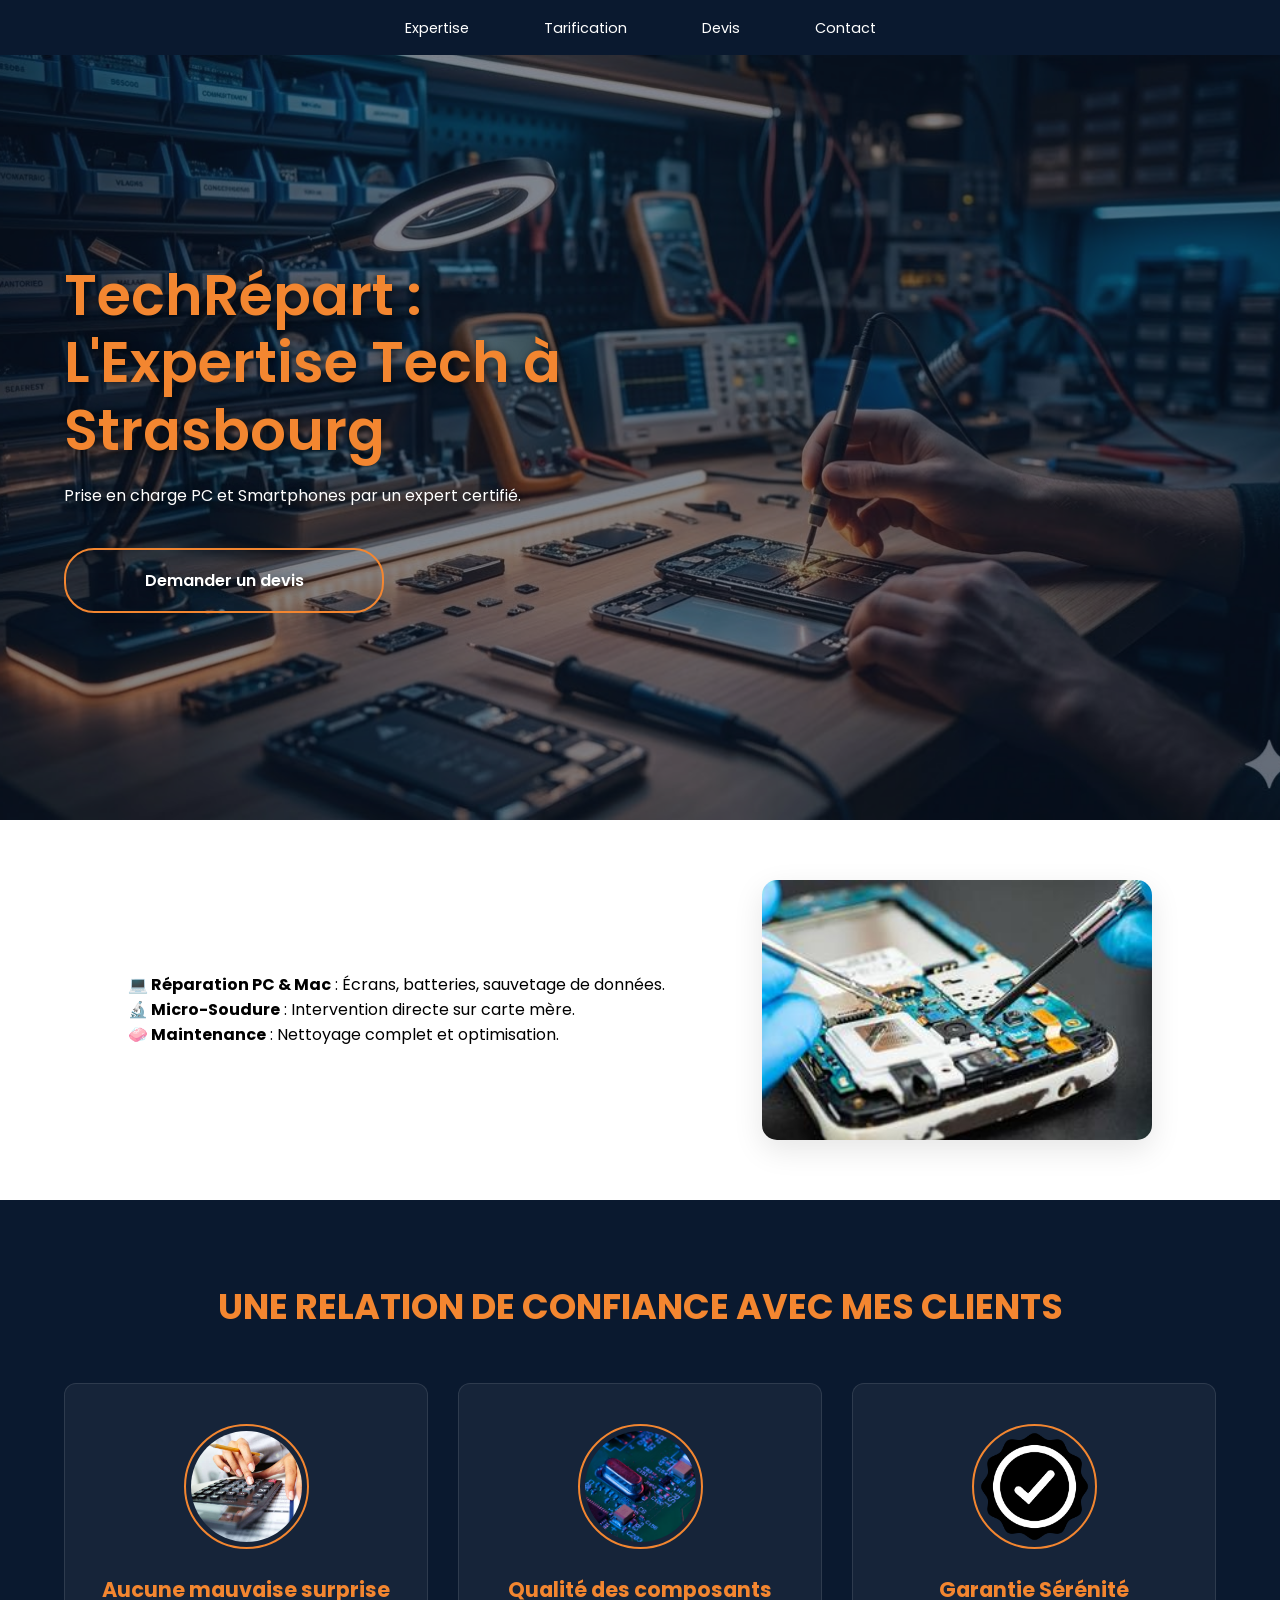
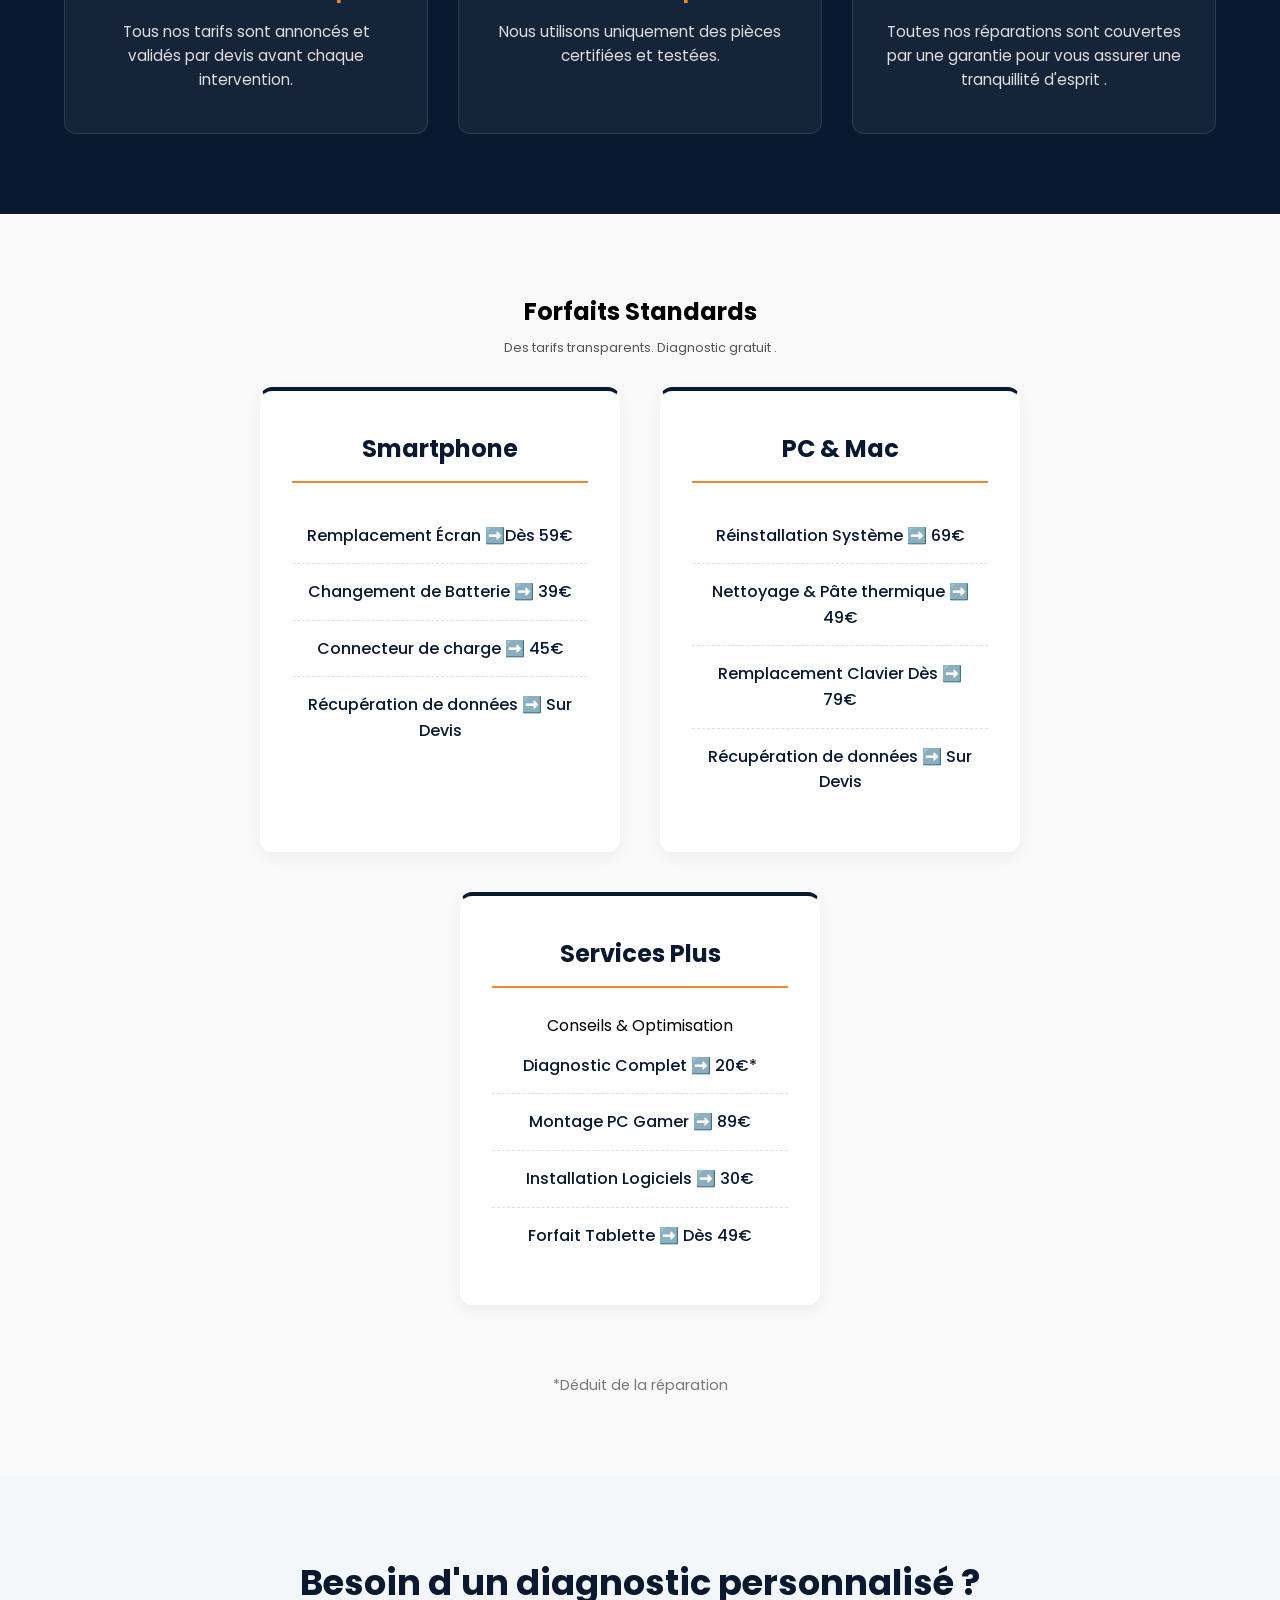
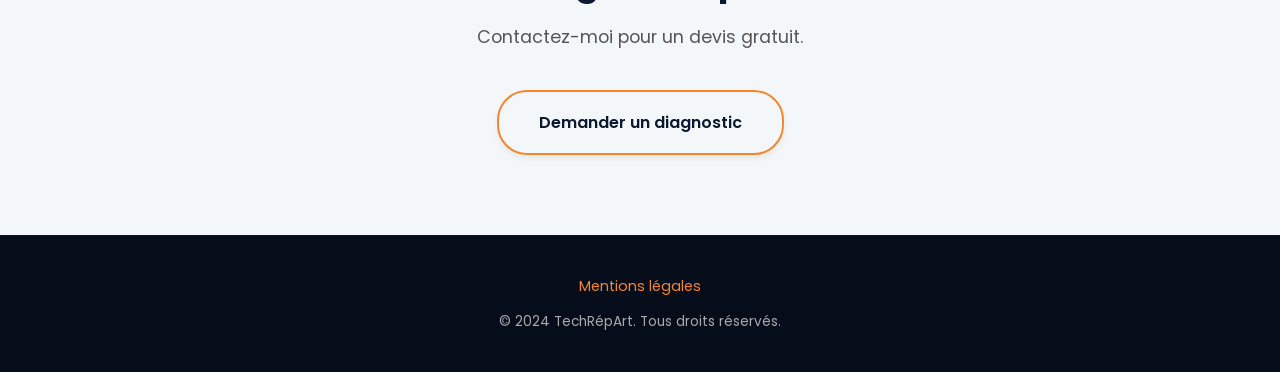
==== commit 21732995: "Finalisation , regle rgpd antibot, case a coché." ====
--- a/index.html
+++ b/index.html
@@ -159,6 +159,9 @@
         </section>
 
     </section>
+
+    <!-- Demande de devis  -->
+
     <section class="devis" id="devis">
         <h2 class="titredevis">Besoin d'un diagnostic personnalisé ?</h2>
         <p class="soustitredevis">Contactez-moi pour un devis gratuit.</p>
@@ -166,6 +169,7 @@
     </section>
 
     <!-----------------  FORMULAIRE DE Contact ----------------------------- -->
+
     <div id="popup-contact" class="fenetre-popup">
         <div class="contenu-popup">
             <span class="fermer-popup">&times;</span>
@@ -180,17 +184,28 @@
 
                 <input type="email" name="email" placeholder="Votre e-mail"
                     pattern="^[\w\-]+(\.[\w\-]+)*@[\w\-]+(\.[\w\-]+)*\.[\w\-]{2,4}$"
-                    title="Veuillez entrer un email valide" required>
+                    title="Veuillez entrer un email valide" required> <!-- regex pour valider l'email -->
 
                 <input type="tel" name="telephone" placeholder="Téléphone (ex: 0601020304)" pattern="[0-9]{10}"
                     title="ex : 06.35.XX.XX.XX (10 chiffres)" required>
 
-                <textarea name="message" rows="4" placeholder="Détails du problème..." required></textarea>
-                <button type="submit" class="bouton-envoi">Envoyer</button>
+
+                <textarea name="message" rows="3" placeholder="Détails du problème..." required></textarea>
+
+                <!-- Captchaanti-robot -->
+                <div class="antibot">
+                    <label>Combien font <span id="nb1"></span> + <span id="nb2"></span> ?</label>
+                    <input type="number" id="reponse_utilisateur" placeholder="Réponse" required>
+                </div>
+
+                <div class="acceptation-rgpd">
+                    <input type="checkbox" id="rgpd" name="rgpd" required>
+                    <label for="rgpd">J'accepte que mes données soient utilisées pour le diagnostic technique.</label>
+                </div>
+                <button type="submit" class="bouton-envoi">Envoyer la demande</button>
             </form>
         </div>
     </div>
-
 
 </body>
 <footer id="contact">
@@ -250,4 +265,27 @@
             burger.classList.remove('toggle');
         }
     });
+
+    // 3. Captcha 
+
+    // 1. Génération aléatoire au chargement
+    const n1 = Math.floor(Math.random() * 10) + 1;
+    const n2 = Math.floor(Math.random() * 10) + 1;
+    const totalPropre = n1 + n2;
+
+    // 2. Affichage dans les span
+    document.getElementById('nb1').textContent = n1;
+    document.getElementById('nb2').textContent = n2;
+
+    // 3. Vérification lors de l'envoi du formulaire
+    const monForm = document.querySelector('.formulaire-contact');
+
+    monForm.addEventListener('submit', function (e) {
+        const saisie = parseInt(document.getElementById('reponse_utilisateur').value);
+
+        if (saisie !== totalPropre) {
+            e.preventDefault(); // Empêche l'envoi vers traitement.php quand calcul faux
+            alert("Calcul faux ! Vous n'êtes pas humain.");
+        }
+    });
 </script>
--- a/assets/style.css
+++ b/assets/style.css
@@ -507,75 +507,131 @@
     box-shadow: 0 5px 10px rgba(0, 0, 0, 0.2);
 }
 
-/* =========================================
-                    FORMULAIRE
-   ========================================= */
-
-/* --- Animation de la Popup --- */
+/* =======  FORMULAIRE  ========*/
+
 .fenetre-popup {
     position: fixed;
     inset: 0;
-    background: rgba(10, 25, 47, 0.85);
-    backdrop-filter: blur(5px);
+    background: rgba(10, 25, 47, 0.9);
+    backdrop-filter: blur(10px);
     z-index: 2000;
-    display: flex !important;
-    /* Force le flex pour le centrage */
-    align-items: center;
-    justify-content: center;
-    opacity: 0;
-    pointer-events: none;
-    transition: opacity 0.3s ease;
+    display: none;
+    align-items: center;
+    justify-content: center;
+}
+
+.fenetre-popup.active {
+    display: flex;
 }
 
 .contenu-popup {
-    background: white;
-    padding: 30px;
-    border-radius: 20px;
-    width: 90%;
-    max-width: 400px;
-    transform: translateY(-20px) scale(0.9);
-    transition: transform 0.4s cubic-bezier(0.17, 0.84, 0.44, 1);
-}
-
-.fenetre-popup.active {
-    opacity: 1;
-    pointer-events: all;
-}
-
-.fenetre-popup.active .contenu-popup {
-    transform: translateY(0) scale(1);
-}
-
-
+    background: #fff;
+    padding: 40px;
+    border-radius: 24px;
+    width: 450px;
+    box-shadow: 0 20px 40px rgba(0, 0, 0, 0.4);
+    position: relative;
+
+}
+
+.formulaire-contact {
+    display: flex;
+    flex-direction: column;
+    gap: 15px;
+}
 
 .formulaire-contact input,
 .formulaire-contact textarea {
+    width: 100%;
     padding: 12px;
     border: 1px solid #ddd;
-    border-radius: 8px;
-    width: 100%;
-}
-
-/* Style quand le champ est invalide  */
+    border-radius: 10px;
+    font-size: 15px;
+}
+
+/* Couleurs de validation rouge/vert */
 .formulaire-contact input:invalid:not(:placeholder-shown) {
-    border: 2px solid #ff4d4d;
-    background-color: #fff5f5;
-}
-
-/* Style quand le champ devient valide */
+    border-color: #ff4d4d !important;
+    background-color: #fff8f8;
+}
+
 .formulaire-contact input:valid:not(:placeholder-shown) {
-    border: 2px solid #2ecc71;
+    border-color: #2ecc71 !important;
+}
+
+.antibot {
+    background: #f8f9fb;
+    padding: 15px;
+    border-radius: 15px;
+    text-align: center;
+}
+
+.acceptation-rgpd {
+    display: flex;
+    align-items: flex-start;
+    gap: 10px;
+    margin: 5px 0;
+    text-align: left;
+}
+
+.acceptation-rgpd input {
+    width: auto !important;
+    margin-top: 4px;
+    cursor: pointer;
+}
+
+.acceptation-rgpd label {
+    font-size: 0.85rem;
+    color: #555;
+    line-height: 1.4;
+    cursor: pointer;
 }
 
 .bouton-envoi {
     background: #f38630;
     color: white;
     border: none;
-    padding: 15px;
-    border-radius: 25px;
-    font-weight: 600;
+    padding: 15px 30px;
+    border-radius: 30px;
+    font-weight: 700;
     cursor: pointer;
-}
+    align-self: center;
+    width: auto;
+}
+
+/* --- Responsive formulaire --- */
+@media (max-width: 768px) {
+    .fenetre-popup {
+        padding: 10px;
+    }
+
+    .contenu-popup {
+        width: 100%;
+        max-height: 90vh;
+        overflow-y: auto;
+        /* scroll pour le mobile */
+        padding: 20px;
+        border-radius: 15px;
+    }
+
+    .formulaire-contact {
+        gap: 10px;
+    }
+
+    .acceptation-rgpd label {
+        font-size: 0.9rem;
+    }
+
+    .acceptation-rgpd {
+        padding: 5px;
+    }
+}
+
+.bouton-envoi {
+    width: 100%;
+    padding: 18px;
+}
+
 
 /* ========== FOOTER============ */
 
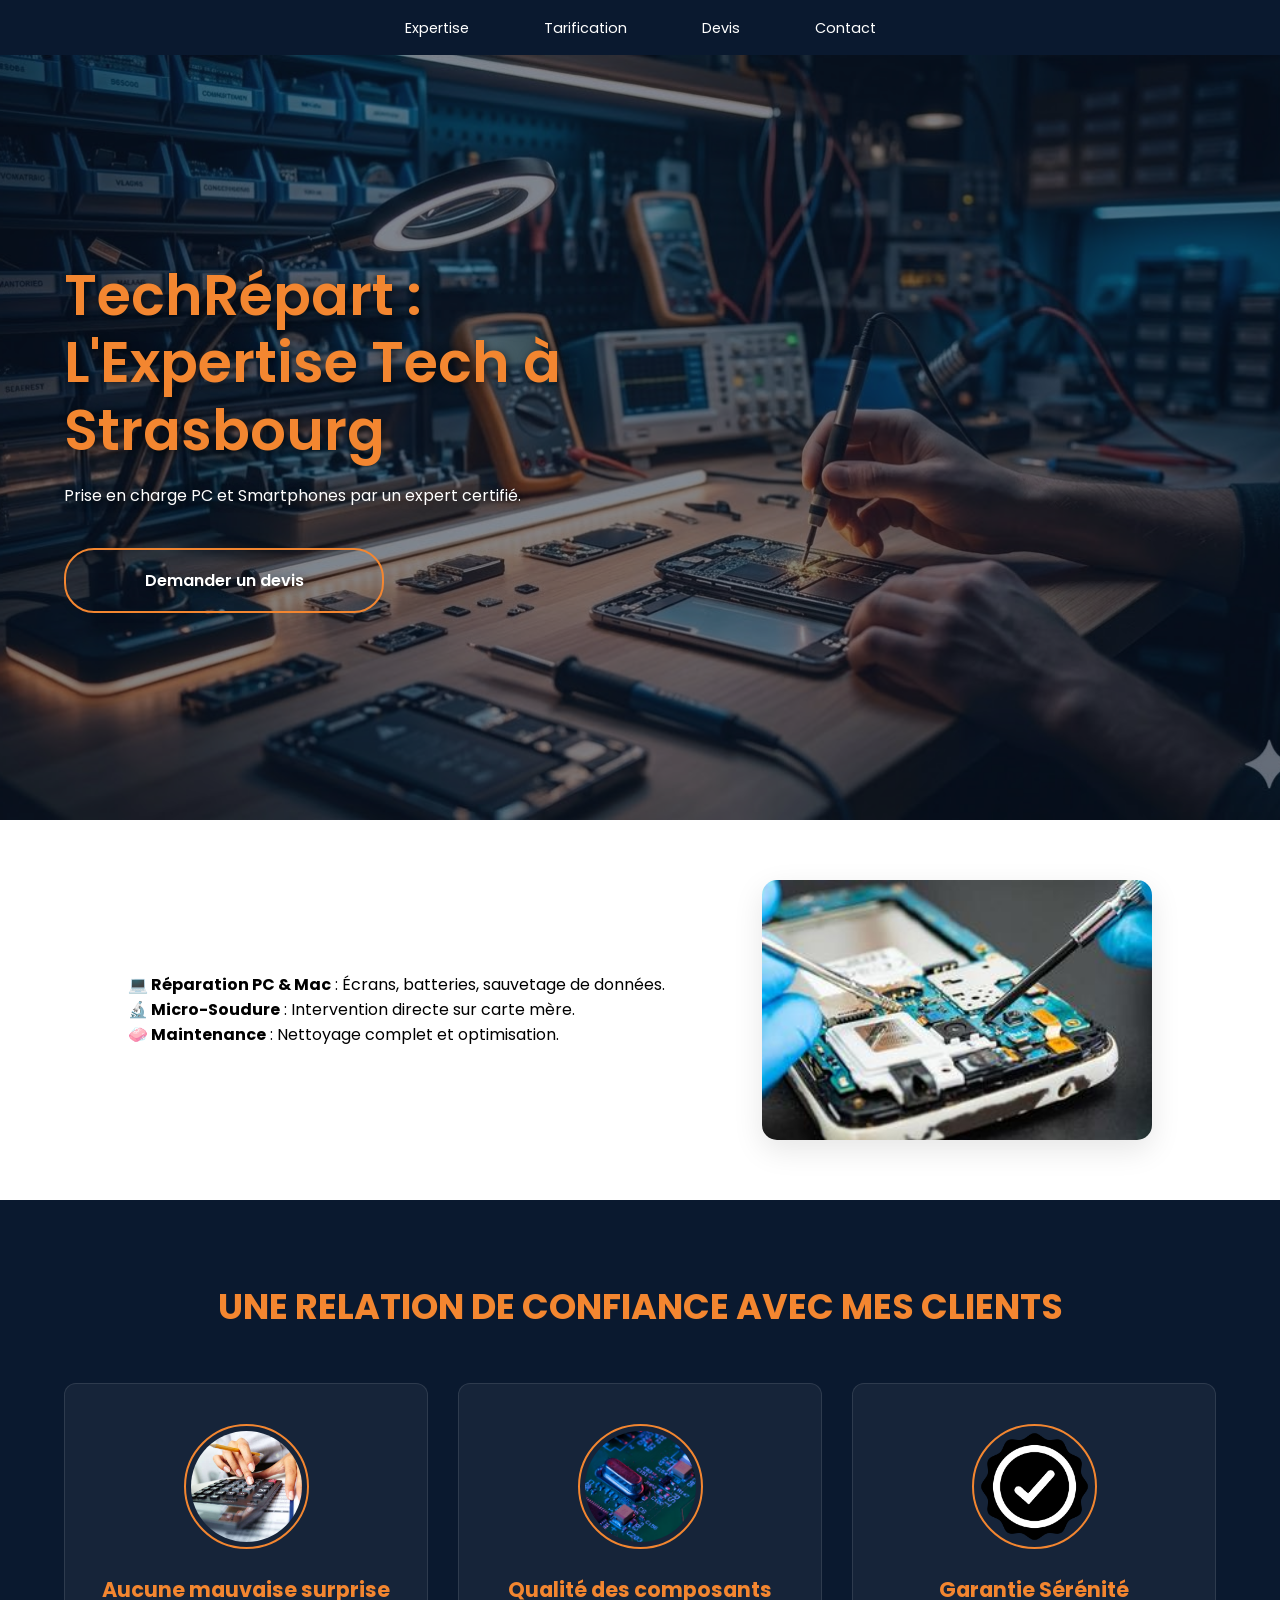
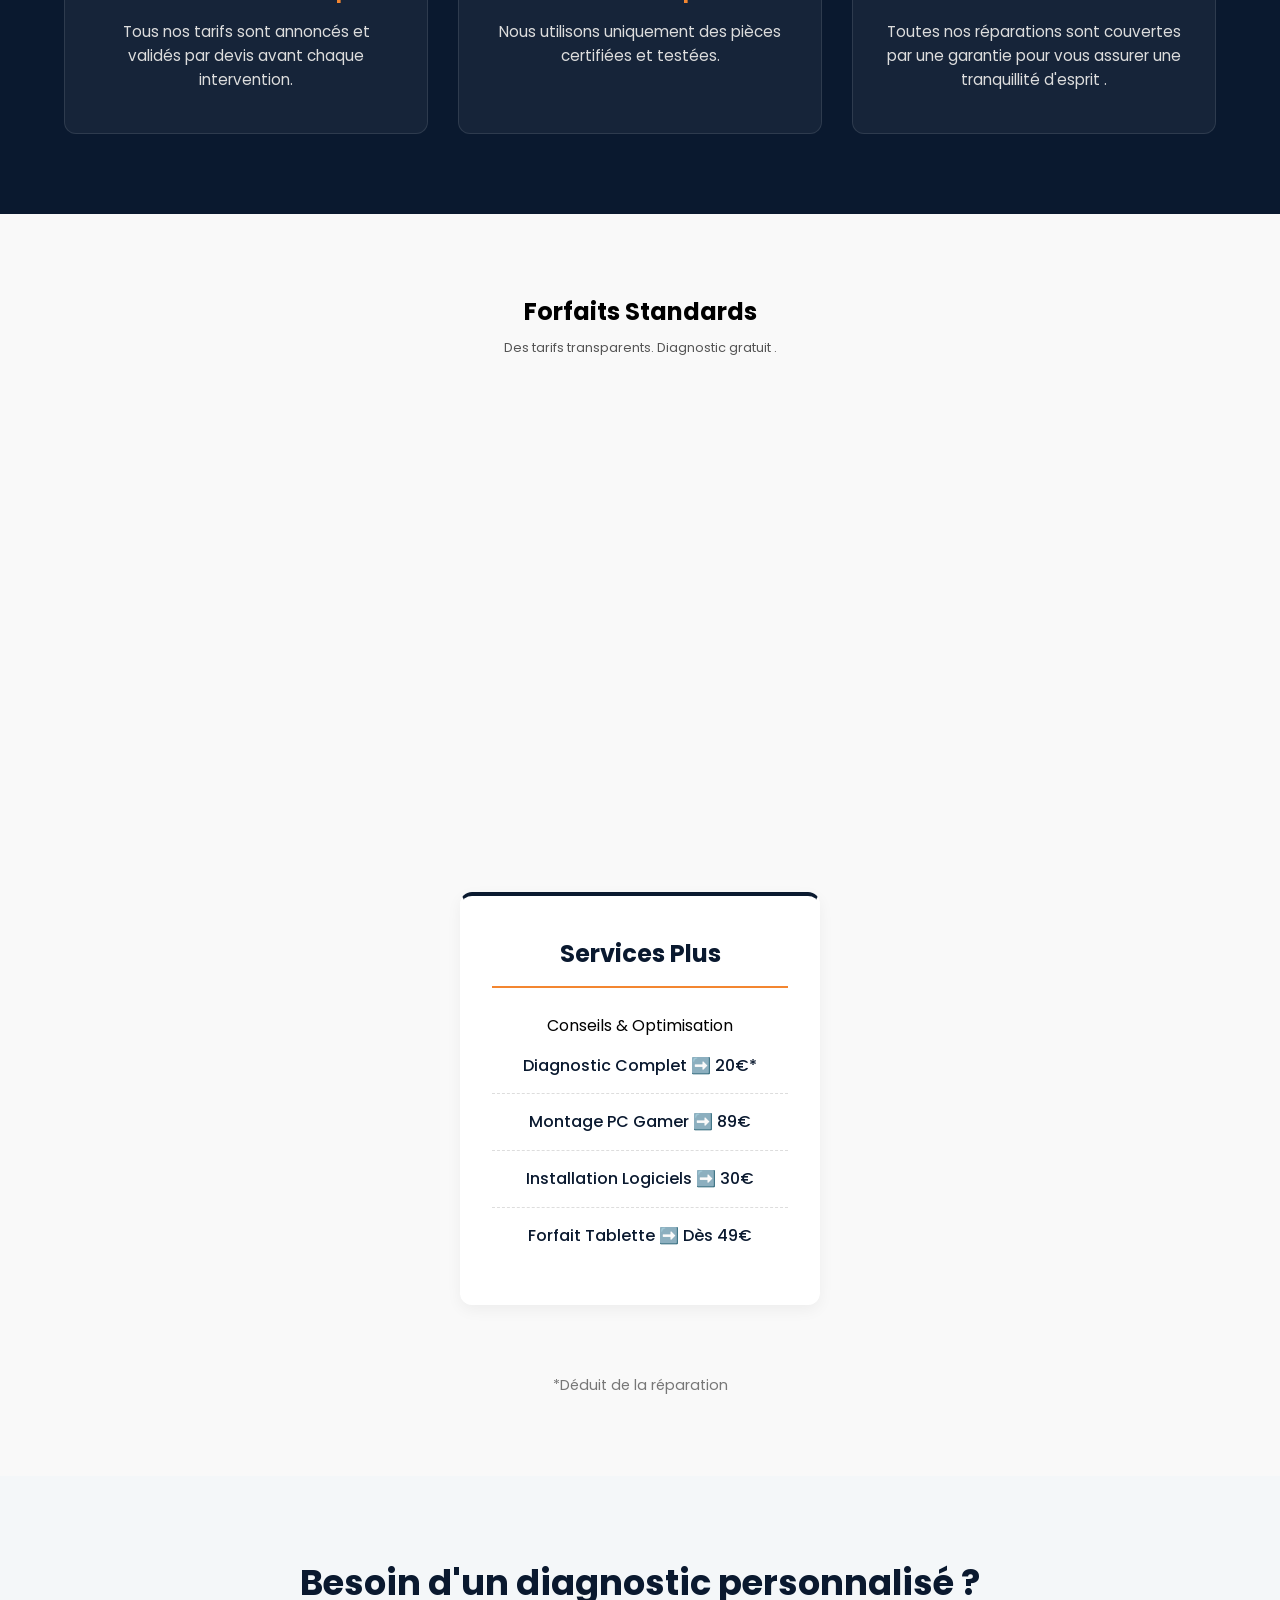
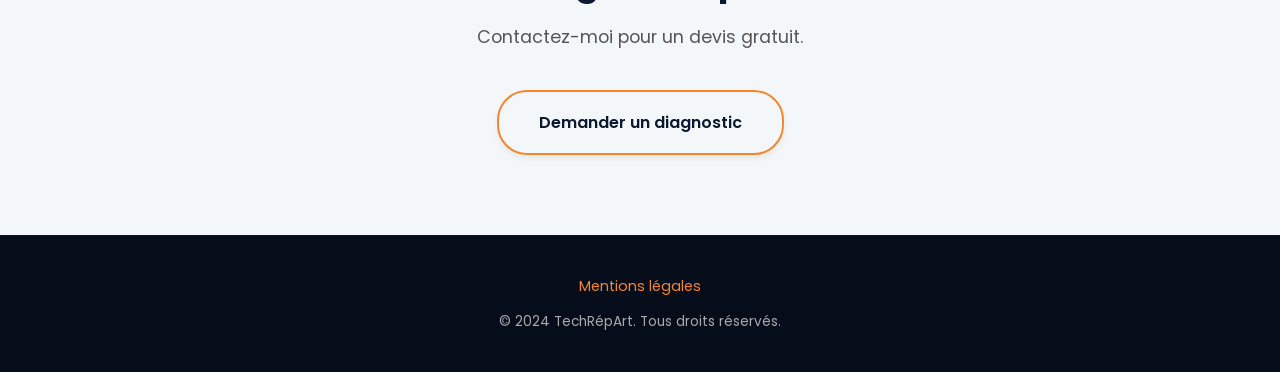
==== commit 028b024c: "corection bug" ====
--- a/index.html
+++ b/index.html
@@ -231,53 +231,41 @@
 
     document.querySelectorAll('.carteprix, .listepq li').forEach(el => observer.observe(el));
 
-    // 2. Menu Burger & Popup 
-    const burger = document.querySelector('.burger');
-    const nav = document.querySelector('.navliens');
+    // Sélection des éléments
     const popup = document.getElementById("popup-contact");
-    const boutonsPopup = document.querySelectorAll(".btn-hero, .btn-devis, .fermer-popup");
-
-    // Click Burger
-    burger.addEventListener('click', () => {
-        nav.classList.toggle('nav-active');
-        burger.classList.toggle('toggle');
-    });
-
-    // Click Popup (Ouvrir/Fermer)
-    boutonsPopup.forEach(btn => {
+    const btnOuvrir = document.querySelectorAll('.btn-hero, .btn-devis');
+    const btnFermer = document.querySelector('.fermer-popup');
+
+    // Fonction pour ouvrir
+    btnOuvrir.forEach(btn => {
         btn.addEventListener('click', (e) => {
             e.preventDefault();
-            const estOuvert = popup.classList.toggle('active');
-            document.body.style.overflow = estOuvert ? "hidden" : "auto";
+            popup.style.display = "flex";
+            setTimeout(() => popup.classList.add('active'), 10);
+            document.body.style.overflow = "hidden"; // Bloque le scroll du site
         });
     });
 
-    // Fermeture globale (Clic extérieur)
-    window.addEventListener('click', (e) => {
-        // Fermer Popup si clic sur le fond
-        if (e.target === popup) {
-            popup.classList.remove('active');
-            document.body.style.overflow = "auto";
-        }
-        // Fermer Burger si clic ailleurs
-        if (!nav.contains(e.target) && !burger.contains(e.target) && nav.classList.contains('nav-active')) {
-            nav.classList.remove('nav-active');
-            burger.classList.remove('toggle');
-        }
-    });
-
-    // 3. Captcha 
-
-    // 1. Génération aléatoire au chargement
+    // Fonction pour fermer
+    const fermerLaPopup = () => {
+        popup.classList.remove('active');
+        setTimeout(() => popup.style.display = "none", 300);
+        document.body.style.overflow = "auto"; // Rend le scroll au site
+    };
+
+
+    //  Captcha 
+
+    //  Génération aléatoire au chargement
     const n1 = Math.floor(Math.random() * 10) + 1;
     const n2 = Math.floor(Math.random() * 10) + 1;
     const totalPropre = n1 + n2;
 
-    // 2. Affichage dans les span
+    //  Affichage dans les span
     document.getElementById('nb1').textContent = n1;
     document.getElementById('nb2').textContent = n2;
 
-    // 3. Vérification lors de l'envoi du formulaire
+    //  Vérification lors de l'envoi du formulaire
     const monForm = document.querySelector('.formulaire-contact');
 
     monForm.addEventListener('submit', function (e) {
--- a/assets/style.css
+++ b/assets/style.css
@@ -515,13 +515,19 @@
     background: rgba(10, 25, 47, 0.9);
     backdrop-filter: blur(10px);
     z-index: 2000;
+
+
     display: none;
     align-items: center;
     justify-content: center;
-}
-
+    opacity: 0;
+    transition: opacity 0.3s ease;
+}
+
+/* État quand on ajoute la classe .active en JS */
 .fenetre-popup.active {
     display: flex;
+    opacity: 1;
 }
 
 .contenu-popup {
@@ -532,6 +538,14 @@
     box-shadow: 0 20px 40px rgba(0, 0, 0, 0.4);
     position: relative;
 
+    /* --- animation --- */
+    transform: translateY(20px) scale(0.9);
+    transition: transform 0.4s cubic-bezier(0.17, 0.84, 0.44, 1);
+}
+
+.fenetre-popup.active .contenu-popup {
+    transform: translateY(0) scale(1);
+    opacity: 1;
 }
 
 .formulaire-contact {
@@ -600,6 +614,7 @@
 }
 
 /* --- Responsive formulaire --- */
+
 @media (max-width: 768px) {
     .fenetre-popup {
         padding: 10px;
@@ -609,7 +624,7 @@
         width: 100%;
         max-height: 90vh;
         overflow-y: auto;
-        /* scroll pour le mobile */
+        /* Scroll actif sur mobile */
         padding: 20px;
         border-radius: 15px;
     }
@@ -618,14 +633,26 @@
         gap: 10px;
     }
 
-    .acceptation-rgpd label {
-        font-size: 0.9rem;
-    }
-
-    .acceptation-rgpd {
-        padding: 5px;
-    }
-}
+    .bouton-envoi {
+        width: 100% !important;
+
+        padding: 18px;
+        border-radius: 12px;
+    }
+}
+
+.formulaire-contact {
+    gap: 10px;
+}
+
+.acceptation-rgpd label {
+    font-size: 0.9rem;
+}
+
+.acceptation-rgpd {
+    padding: 5px;
+}
+
 
 .bouton-envoi {
     width: 100%;
